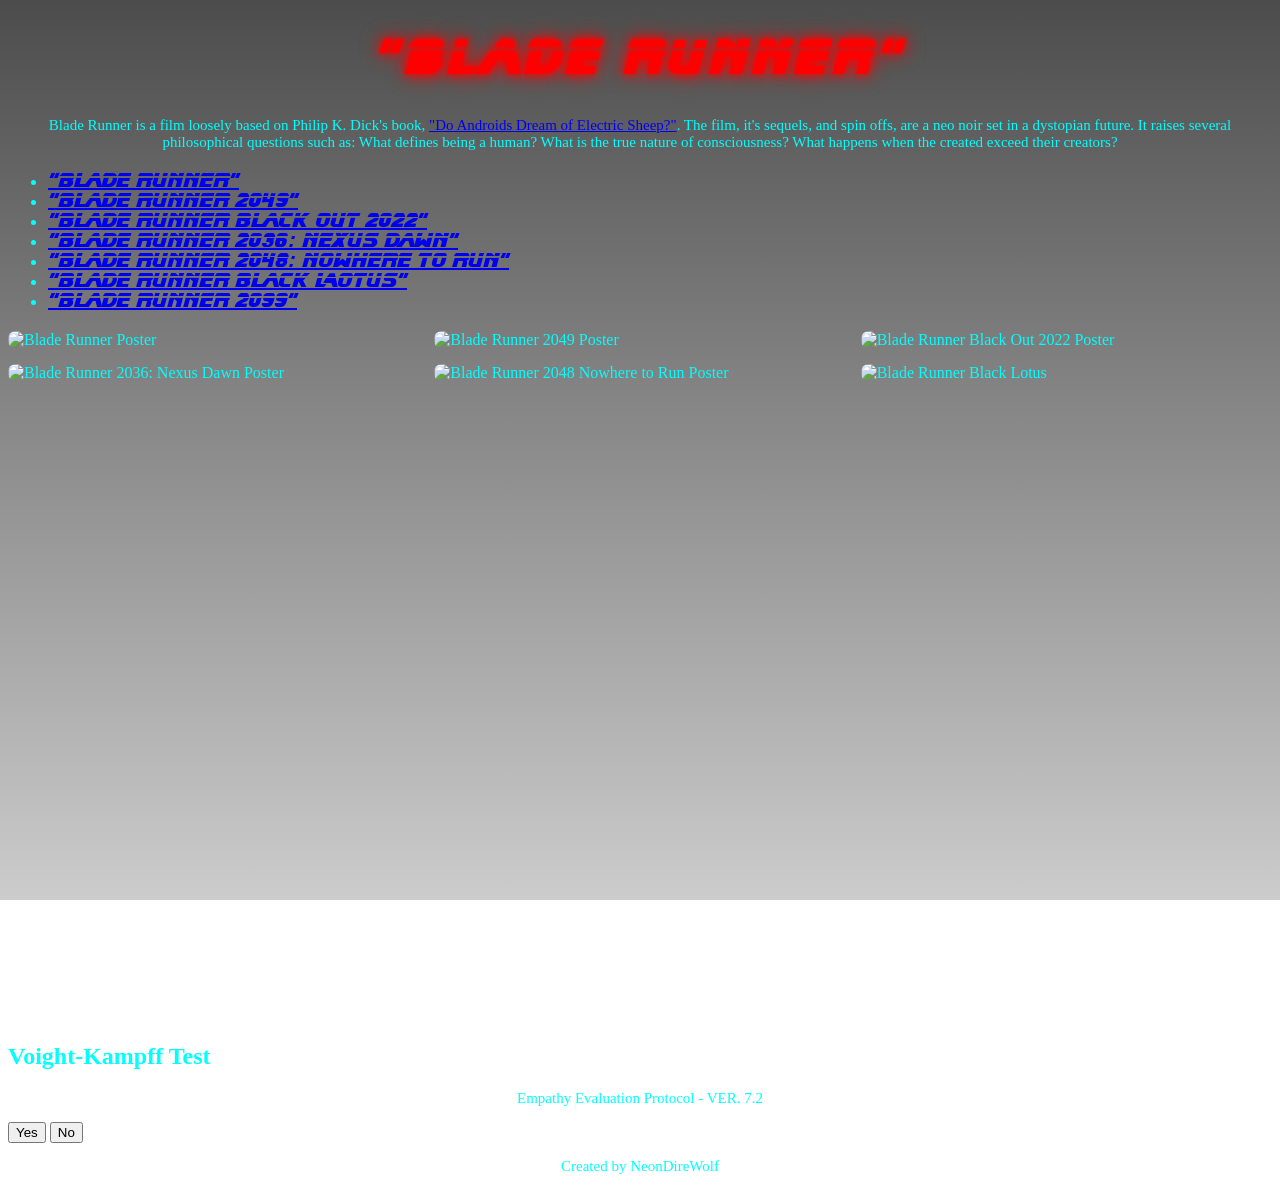
==== index.html @ 51103862 "Add Voight-Kampff Test section to index.html" ====
<!DOCTYPE html>
<html lang="en">
<head>
  <meta charset="UTF-8">
  <meta name="viewport" content="width=device-width, initial-scale=1.0">
  <meta http-equiv="X-UA-Compatible" content="ie=edge">
  <title>NeonDireWolf</title>
  <link rel = "stylesheet" href = "index.css">
</head>

<body>
  
  <header>
    <h1>"Blade Runner"</h1>
  </header>

  <main>
    <p>Blade Runner is a film loosely based on Philip K. Dick's book, <a href="https://en.wikipedia.org/wiki/Do_Androids_Dream_of_Electric_Sheep%3F" target="_blank">
    "Do Androids Dream of Electric Sheep?"</a>. The film, it's sequels, and spin offs, are a neo noir set in a dystopian
    future. It raises several philosophical questions such as: What defines being a human? What is the true 
    nature of consciousness? What happens when the created exceed their creators?
    </p>
    
    <ul>
      <li><a href="https://www.imdb.com/title/tt0083658/" target="_blank">"Blade Runner"</a></li>
      <li><a href="https://www.imdb.com/title/tt1856101/?ref_=nv_sr_srsg_0_tt_8_nm_0_in_0_q_blade%20runner" target="_blank">"Blade Runner 2049"</a></li>
      <li><a href="https://www.imdb.com/title/tt7428594/?ref_=nv_sr_srsg_8_tt_8_nm_0_in_0_q_blade%20runner%20bla" target="_blank">"Blade Runner Black Out 2022"</a></li>
      <li><a href="https://www.imdb.com/title/tt7326248/?ref_=nv_sr_srsg_3_tt_8_nm_0_in_0_q_blade%20runner%20ne" target="_blank">"Blade Runner 2036: Nexus Dawn"</a></li>
      <li><a href="https://www.imdb.com/title/tt7387408/?ref_=nv_sr_srsg_3_tt_8_nm_0_in_0_q_blade%20runner%202048" target="_blank">"Blade Runner 2048: Nowhere to Run"</a></li>
      <li><a href="https://www.imdb.com/title/tt9359796/?ref_=nv_sr_srsg_7_tt_8_nm_0_in_0_q_blade%20runner%20" target="_blank">"Blade Runner Black Lotus"</a></li>
      <li><a href="https://www.imdb.com/title/tt18224594/?ref_=nv_sr_srsg_0_tt_8_nm_0_in_0_q_blade%20runner%202099" target="_blank">"Blade Runner 2099"</a></li>
    </ul>

    <div class="movie-posters">
      <img src="https://miro.medium.com/v2/resize:fit:1400/format:webp/1*4KkBJLj0-_nGCblVAzlA2A.jpeg" alt="Blade Runner Poster">
      <img src="https://upload.wikimedia.org/wikipedia/en/9/9b/Blade_Runner_2049_poster.png" alt="Blade Runner 2049 Poster">
      <img src="https://image.tmdb.org/t/p/original/zzRjnUOVXyjp2WudgT7KxJLYh9D.jpg" alt="Blade Runner Black Out 2022 Poster">
      <img src="https://image.tmdb.org/t/p/original/odOjjaqJ76i9GFtufb80nb07J3f.jpg" alt="Blade Runner 2036: Nexus Dawn Poster">
      <img src="https://upload.wikimedia.org/wikipedia/en/1/1d/2048-_Nowhere_to_Run_poster.jpg" alt="Blade Runner 2048 Nowhere to Run Poster">
      <img src="https://m.media-amazon.com/images/M/MV5BZDYzYWI2NzYtOWNkMS00YzA4LThlNWEtNmMxNDIwYmVmYTgzXkEyXkFqcGc@._V1_.jpg" alt="Blade Runner Black Lotus">
    </div>

    <br><br>
      
    <iframe width="1012" height="569" src="https://www.youtube.com/embed/RrkrdYm3HPQ?autoplay=1&mute=1" title="Blade Runner Radio" frameborder="0" allow="accelerometer; autoplay; clipboard-write; encrypted-media; gyroscope; picture-in-picture; web-share" referrerpolicy="strict-origin-when-cross-origin" allowfullscreen></iframe>

    <br><br>

    <div class = "vk-container">

      <h2 class = "vk-title">Voight-Kampff Test</h2>
      <p class = "vk-subtitle">Empathy Evaluation Protocol - VER. 7.2</p>

      <div id = "test-section">
        <p id = "question-number" class = "warning"></p>
        <p id = "question-text" class = "question-text"></p>
        <div class = "vk-buttons">
          <button class = "vk-btn" onclick = "answer(true)">Yes</button>
          <button class = "vk-btn" onclick = "answer(false)">No</button>
        </div>
      </div>

      <div id = "result-section" style = "display:none;">
        <p id = "final-score" class = "vk-subtitle"></p>
        <div class = "verdict" id = "verdict"></div>
        <p class = "result-detail" id = "result-detail"></p>
        <button class = "vk-btn" onclick = "restartTest()">Retest Subject</button>
      </div>
    </div>
 
  </main>

  <footer>
    <p>Created by NeonDireWolf</p>
  </footer>

  <script src = "voight-kampff.js"></script>
  
</body>
</html>
---- index.css ----
@font-face {
  font-family: 'BladeRunner';
  src: url('blade_runner.ttf') format('truetype');
}

h1 {
  text-align: center;
  font-size: 50px;
  font-family: 'BladeRunner';
  letter-spacing: 4px;
  color: #FF0000;
  text-shadow: 0 0 10px #FF0000, 0 0 20px #FF0000;
}

p {
  text-align: center;
  font-size: 15px
}

ul {
  font-size: 20px;
  font-family: 'BladeRunner';
}

.movie-posters {
  display: grid;
  grid-template-columns: repeat(3, 1fr);
  gap: 15px;
  justify-items: center;
}

.movie-posters img {
  width: 100%;
  height: auto;
  border-radius: 8px;
}

.movie-posters img:hover {
  box-shadow: 0 0 15px #00FFFF;
  transform: scale(1.05);
}

iframe {
  display: block;
  margin: 0 auto;
}

a:visited {
  color: red;
}

body {
  color: #00FFFF;
  background-image: linear-gradient(rgba(0,0,0,0.7), rgba(0,0,0,0.2)), url('https://nappertime.com/wp-content/uploads/2014/07/blade-runner-cityscape.jpg');
  background-size: cover;
  background-position: center;
  background-attachment: fixed;
}

footer {
  text-align: center;
}
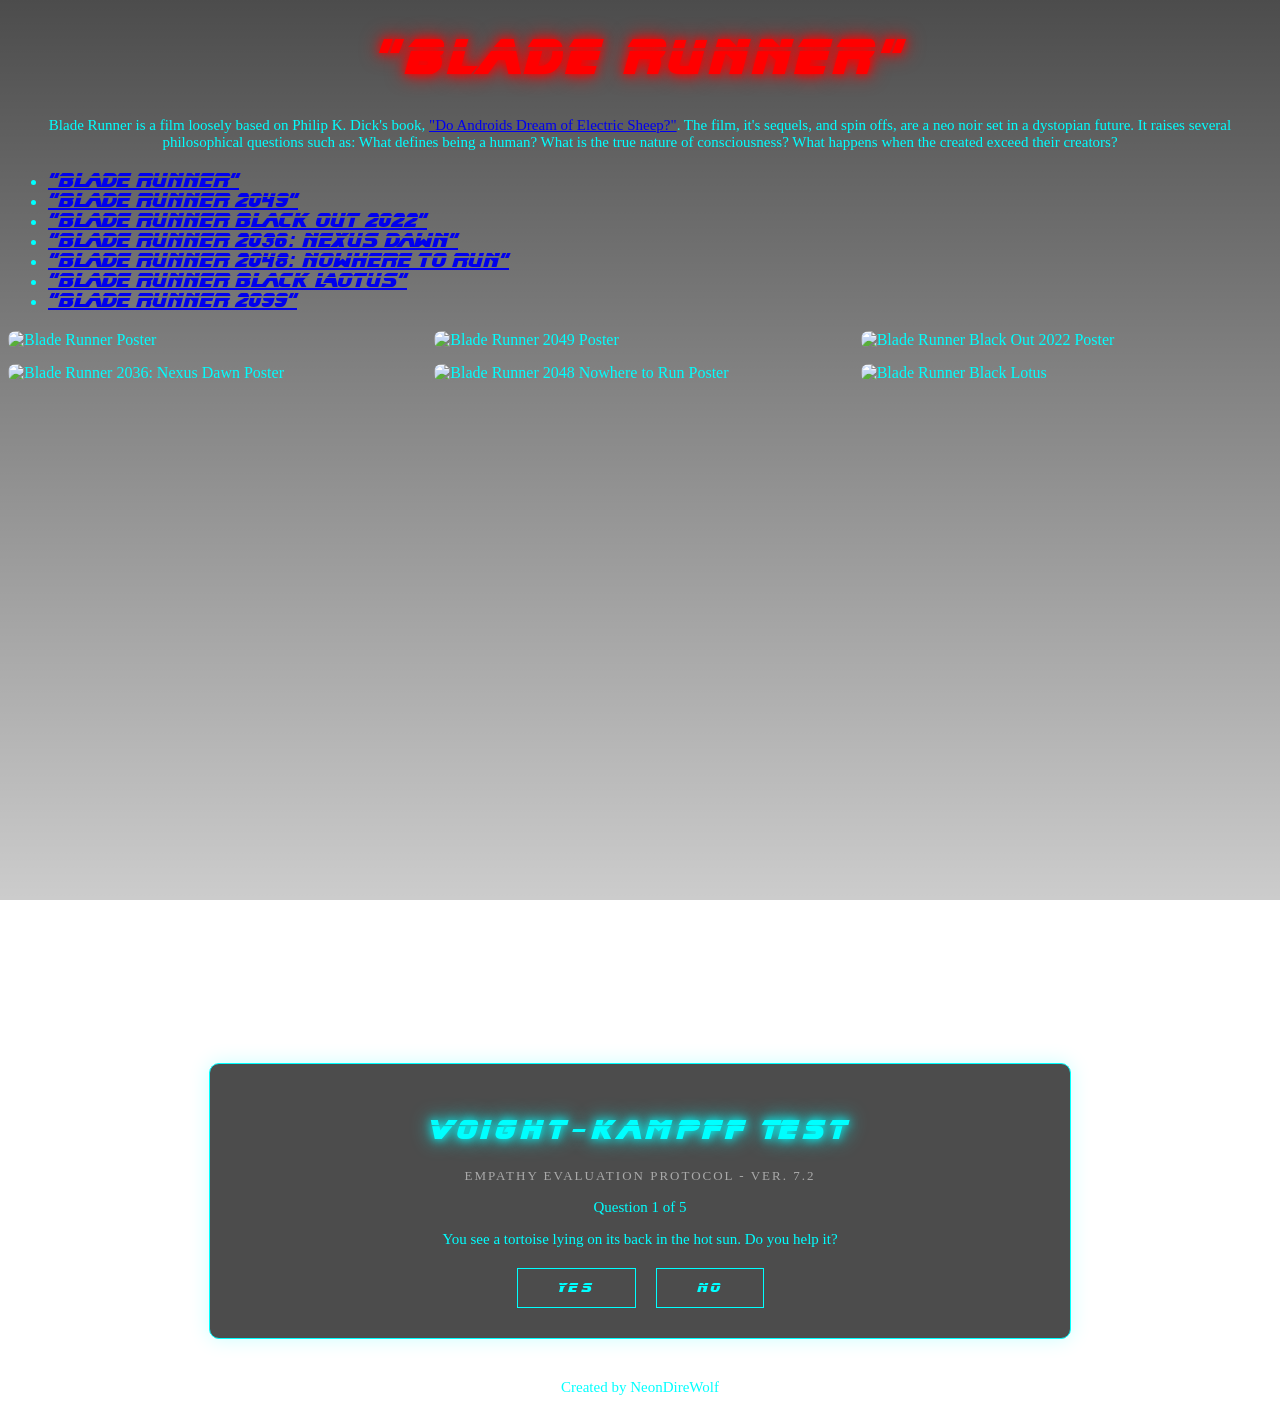
==== commit 80ab6357: "Update index.html" ====
--- a/index.html
+++ b/index.html
@@ -74,7 +74,7 @@
     <p>Created by NeonDireWolf</p>
   </footer>
 
-  <script src = "voight-kampff.js"></script>
+  <script src = "voight_kampff.js"></script>
   
 </body>
 </html>
--- a/index.css
+++ b/index.css
@@ -60,3 +60,71 @@
 footer {
   text-align: center;
 }
+
+.vk-container {
+  max-width: 800px;
+  margin: 40px auto;
+  padding: 30px;
+  border: 1px solid #00FFFF;
+  box-shadow: 0 0 20px #00FFFF33;
+  background: rgba(0, 0, 0, 0.7);
+  border-radius: 10px;
+}
+
+.vk-title {
+  text-align: center;
+  font-family: 'BladeRunner';
+  letter-spacing: 4px;
+  color: #00FFFF;
+  text-shadow: 0 0 10px #00FFFF, 0 0 20px #00FFFF;
+  font-size: 28px;
+}
+
+.vk-subtitle {
+  font-size: 13px;
+  color: #aaa;
+  letter-spacing: 2px;
+  text-transform: uppercase;
+}
+
+.vk-buttons {
+  display: flex;
+  justify-content: center;
+  gap: 20px;
+  margin-top: 20px;
+}
+
+.vk-btn {
+  padding: 12px 40px;
+  background: transparent;
+  border: 1px solid #00FFFF;
+  color: #00FFFF;
+  font-family: 'BladeRunner';
+  letter-spacing: 3px;
+  cursor: pointer;
+  transition: all 0.3s ease;
+}
+
+.vk-btn:hover {
+  background: #00FFFF;
+  color: #000
+  box-shadow: 0 0 15px #00FFFF;
+}
+
+.verdict {
+  font-size: 28px;
+  font-family: 'BladeRunner';
+  letter-spacing: 3px;
+  margin: 15px 0;
+}
+
+.human {
+  color: #00FFFF;
+  text-shadow: 0 0 10px #00FFFF;
+}
+
+.replicant {
+  color: #FF0000;
+  text-shadow: 0 0 10px #FF0000;
+}
+  
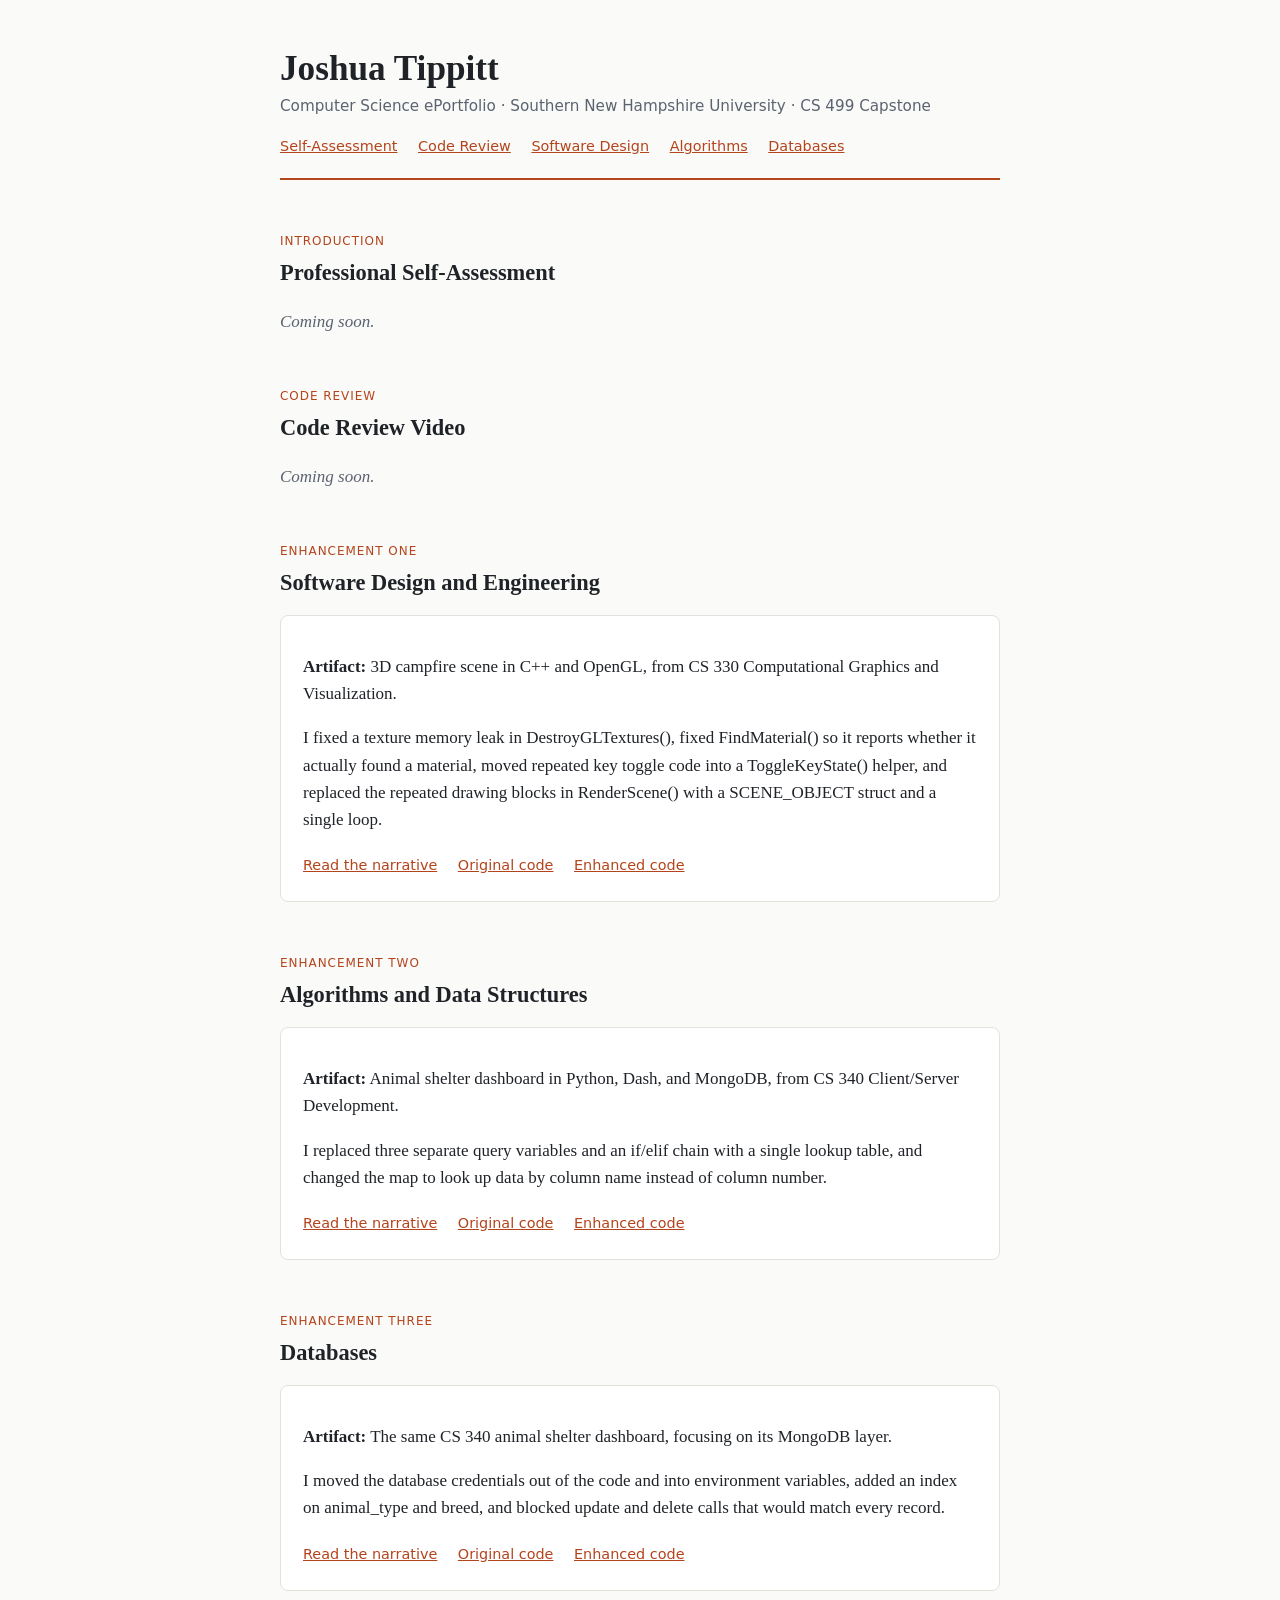
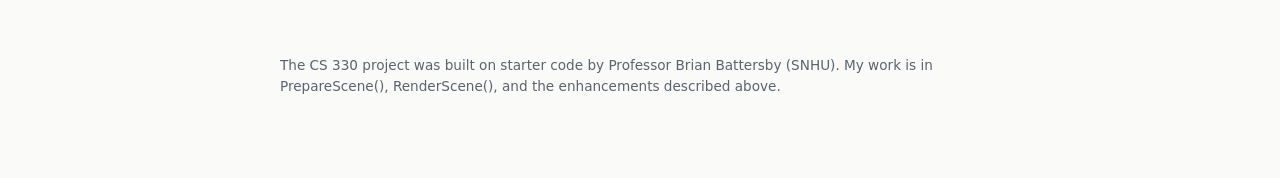
==== commit 54d70da5: "Add files via upload Added all files needed for the ePortfolio." ====
--- a/index.html
+++ b/index.html
@@ -1,80 +1,131 @@
-<!DOCTYPE html>
+<!doctype html>
 <html lang="en">
 <head>
-  <meta charset="UTF-8">
-  <meta name="viewport" content="width=device-width, initial-scale=1.0">
-  <meta http-equiv="X-UA-Compatible" content="ie=edge">
-  <title>NeonDireWolf</title>
-  <link rel = "stylesheet" href = "index.css">
+<meta charset="utf-8">
+<meta name="viewport" content="width=device-width, initial-scale=1">
+<title>Joshua Tippitt | CS 499 ePortfolio</title>
+<style>
+  :root {
+    --bg: #fafaf8;
+    --text: #1f2328;
+    --muted: #5b6370;
+    --line: #e2e2dc;
+    --accent: #b4441c;
+    --card: #ffffff;
+  }
+  @media (prefers-color-scheme: dark) {
+    :root {
+      --bg: #16181c;
+      --text: #e8e8e4;
+      --muted: #9aa0a8;
+      --line: #2c3036;
+      --accent: #f08a5d;
+      --card: #1d2025;
+    }
+  }
+  * { box-sizing: border-box; }
+  body {
+    margin: 0;
+    background: var(--bg);
+    color: var(--text);
+    font: 17px/1.6 Georgia, "Times New Roman", serif;
+  }
+  .wrap { max-width: 760px; margin: 0 auto; padding: 48px 20px 80px; }
+  header { border-bottom: 2px solid var(--accent); padding-bottom: 20px; margin-bottom: 36px; }
+  h1 { font-size: 2.2rem; margin: 0 0 4px; line-height: 1.2; }
+  .sub { color: var(--muted); margin: 0; font-family: system-ui, sans-serif; font-size: 0.95rem; }
+  nav { margin-top: 16px; font-family: system-ui, sans-serif; font-size: 0.9rem; }
+  nav a { margin-right: 16px; }
+  section { margin-top: 52px; }
+  h2 { font-size: 1.4rem; margin: 4px 0 8px; }
+  .label {
+    font-family: system-ui, sans-serif; font-size: 0.75rem; letter-spacing: 0.08em;
+    text-transform: uppercase; color: var(--accent); margin: 0;
+  }
+  a { color: var(--accent); }
+  .card {
+    background: var(--card); border: 1px solid var(--line); border-radius: 8px;
+    padding: 20px 22px; margin-top: 14px;
+  }
+  .links { font-family: system-ui, sans-serif; font-size: 0.9rem; margin-top: 14px; }
+  .links a { display: inline-block; margin: 4px 16px 4px 0; }
+  .pending { color: var(--muted); font-style: italic; }
+  footer { margin-top: 64px; color: var(--muted); font-family: system-ui, sans-serif; font-size: 0.85rem; }
+</style>
 </head>
+<body>
+<div class="wrap">
 
-<body>
-  
-  <header>
-    <h1>"Blade Runner"</h1>
-  </header>
+<header>
+  <h1>Joshua Tippitt</h1>
+  <p class="sub">Computer Science ePortfolio &middot; Southern New Hampshire University &middot; CS 499 Capstone</p>
+  <nav>
+    <a href="#assessment">Self-Assessment</a>
+    <a href="#code-review">Code Review</a>
+    <a href="#software-design">Software Design</a>
+    <a href="#algorithms">Algorithms</a>
+    <a href="#databases">Databases</a>
+  </nav>
+</header>
 
-  <main>
-    <p>Blade Runner is a film loosely based on Philip K. Dick's book, <a href="https://en.wikipedia.org/wiki/Do_Androids_Dream_of_Electric_Sheep%3F" target="_blank">
-    "Do Androids Dream of Electric Sheep?"</a>. The film, it's sequels, and spin offs, are a neo noir set in a dystopian
-    future. It raises several philosophical questions such as: What defines being a human? What is the true 
-    nature of consciousness? What happens when the created exceed their creators?
-    </p>
-    
-    <ul>
-      <li><a href="https://www.imdb.com/title/tt0083658/" target="_blank">"Blade Runner"</a></li>
-      <li><a href="https://www.imdb.com/title/tt1856101/?ref_=nv_sr_srsg_0_tt_8_nm_0_in_0_q_blade%20runner" target="_blank">"Blade Runner 2049"</a></li>
-      <li><a href="https://www.imdb.com/title/tt7428594/?ref_=nv_sr_srsg_8_tt_8_nm_0_in_0_q_blade%20runner%20bla" target="_blank">"Blade Runner Black Out 2022"</a></li>
-      <li><a href="https://www.imdb.com/title/tt7326248/?ref_=nv_sr_srsg_3_tt_8_nm_0_in_0_q_blade%20runner%20ne" target="_blank">"Blade Runner 2036: Nexus Dawn"</a></li>
-      <li><a href="https://www.imdb.com/title/tt7387408/?ref_=nv_sr_srsg_3_tt_8_nm_0_in_0_q_blade%20runner%202048" target="_blank">"Blade Runner 2048: Nowhere to Run"</a></li>
-      <li><a href="https://www.imdb.com/title/tt9359796/?ref_=nv_sr_srsg_7_tt_8_nm_0_in_0_q_blade%20runner%20" target="_blank">"Blade Runner Black Lotus"</a></li>
-      <li><a href="https://www.imdb.com/title/tt18224594/?ref_=nv_sr_srsg_0_tt_8_nm_0_in_0_q_blade%20runner%202099" target="_blank">"Blade Runner 2099"</a></li>
-    </ul>
+<section id="assessment">
+  <p class="label">Introduction</p>
+  <h2>Professional Self-Assessment</h2>
+  <p class="pending">Coming soon.</p>
+</section>
 
-    <div class="movie-posters">
-      <img src="https://miro.medium.com/v2/resize:fit:1400/format:webp/1*4KkBJLj0-_nGCblVAzlA2A.jpeg" alt="Blade Runner Poster">
-      <img src="https://upload.wikimedia.org/wikipedia/en/9/9b/Blade_Runner_2049_poster.png" alt="Blade Runner 2049 Poster">
-      <img src="https://image.tmdb.org/t/p/original/zzRjnUOVXyjp2WudgT7KxJLYh9D.jpg" alt="Blade Runner Black Out 2022 Poster">
-      <img src="https://image.tmdb.org/t/p/original/odOjjaqJ76i9GFtufb80nb07J3f.jpg" alt="Blade Runner 2036: Nexus Dawn Poster">
-      <img src="https://upload.wikimedia.org/wikipedia/en/1/1d/2048-_Nowhere_to_Run_poster.jpg" alt="Blade Runner 2048 Nowhere to Run Poster">
-      <img src="https://m.media-amazon.com/images/M/MV5BZDYzYWI2NzYtOWNkMS00YzA4LThlNWEtNmMxNDIwYmVmYTgzXkEyXkFqcGc@._V1_.jpg" alt="Blade Runner Black Lotus">
+<section id="code-review">
+  <p class="label">Code Review</p>
+  <h2>Code Review Video</h2>
+  <p class="pending">Coming soon.</p>
+</section>
+
+<section id="software-design">
+  <p class="label">Enhancement One</p>
+  <h2>Software Design and Engineering</h2>
+  <div class="card">
+    <p><strong>Artifact:</strong> 3D campfire scene in C++ and OpenGL, from CS 330 Computational Graphics and Visualization.</p>
+    <p>I fixed a texture memory leak in DestroyGLTextures(), fixed FindMaterial() so it reports whether it actually found a material, moved repeated key toggle code into a ToggleKeyState() helper, and replaced the repeated drawing blocks in RenderScene() with a SCENE_OBJECT struct and a single loop.</p>
+    <div class="links">
+      <a href="narratives/Narrative_1_Software_Design_and_Engineering.pdf">Read the narrative</a>
+      <a href="https://github.com/NeonDireWolf/NeonDireWolf.github.io/tree/main/CS330/original">Original code</a>
+      <a href="https://github.com/NeonDireWolf/NeonDireWolf.github.io/tree/main/CS330/enhanced">Enhanced code</a>
     </div>
+  </div>
+</section>
 
-    <br><br>
-      
-    <iframe width="1012" height="569" src="https://www.youtube.com/embed/RrkrdYm3HPQ?autoplay=1&mute=1" title="Blade Runner Radio" frameborder="0" allow="accelerometer; autoplay; clipboard-write; encrypted-media; gyroscope; picture-in-picture; web-share" referrerpolicy="strict-origin-when-cross-origin" allowfullscreen></iframe>
+<section id="algorithms">
+  <p class="label">Enhancement Two</p>
+  <h2>Algorithms and Data Structures</h2>
+  <div class="card">
+    <p><strong>Artifact:</strong> Animal shelter dashboard in Python, Dash, and MongoDB, from CS 340 Client/Server Development.</p>
+    <p>I replaced three separate query variables and an if/elif chain with a single lookup table, and changed the map to look up data by column name instead of column number.</p>
+    <div class="links">
+      <a href="narratives/Narrative_2_Algorithms_and_Data_Structures.pdf">Read the narrative</a>
+      <a href="https://github.com/NeonDireWolf/NeonDireWolf.github.io/tree/main/CS340/original">Original code</a>
+      <a href="https://github.com/NeonDireWolf/NeonDireWolf.github.io/tree/main/CS340/enhanced">Enhanced code</a>
+    </div>
+  </div>
+</section>
 
-    <br><br>
+<section id="databases">
+  <p class="label">Enhancement Three</p>
+  <h2>Databases</h2>
+  <div class="card">
+    <p><strong>Artifact:</strong> The same CS 340 animal shelter dashboard, focusing on its MongoDB layer.</p>
+    <p>I moved the database credentials out of the code and into environment variables, added an index on animal_type and breed, and blocked update and delete calls that would match every record.</p>
+    <div class="links">
+      <a href="narratives/Narrative_3_Databases.pdf">Read the narrative</a>
+      <a href="https://github.com/NeonDireWolf/NeonDireWolf.github.io/tree/main/CS340/original">Original code</a>
+      <a href="https://github.com/NeonDireWolf/NeonDireWolf.github.io/tree/main/CS340/enhanced">Enhanced code</a>
+    </div>
+  </div>
+</section>
 
-    <div class = "vk-container">
+<footer>
+  The CS 330 project was built on starter code by Professor Brian Battersby (SNHU). My work is in PrepareScene(), RenderScene(), and the enhancements described above.
+</footer>
 
-      <h2 class = "vk-title">Voight-Kampff Test</h2>
-      <p class = "vk-subtitle">Empathy Evaluation Protocol - VER. 7.2</p>
-
-      <div id = "test-section">
-        <p id = "question-number" class = "warning"></p>
-        <p id = "question-text" class = "question-text"></p>
-        <div class = "vk-buttons">
-          <button class = "vk-btn" onclick = "answer(true)">Yes</button>
-          <button class = "vk-btn" onclick = "answer(false)">No</button>
-        </div>
-      </div>
-
-      <div id = "result-section" style = "display:none;">
-        <p id = "final-score" class = "vk-subtitle"></p>
-        <div class = "verdict" id = "verdict"></div>
-        <p class = "result-detail" id = "result-detail"></p>
-        <button class = "vk-btn" onclick = "restartTest()">Retest Subject</button>
-      </div>
-    </div>
- 
-  </main>
-
-  <footer>
-    <p>Created by NeonDireWolf</p>
-  </footer>
-
-  <script src = "voight_kampff.js"></script>
-  
+</div>
 </body>
 </html>
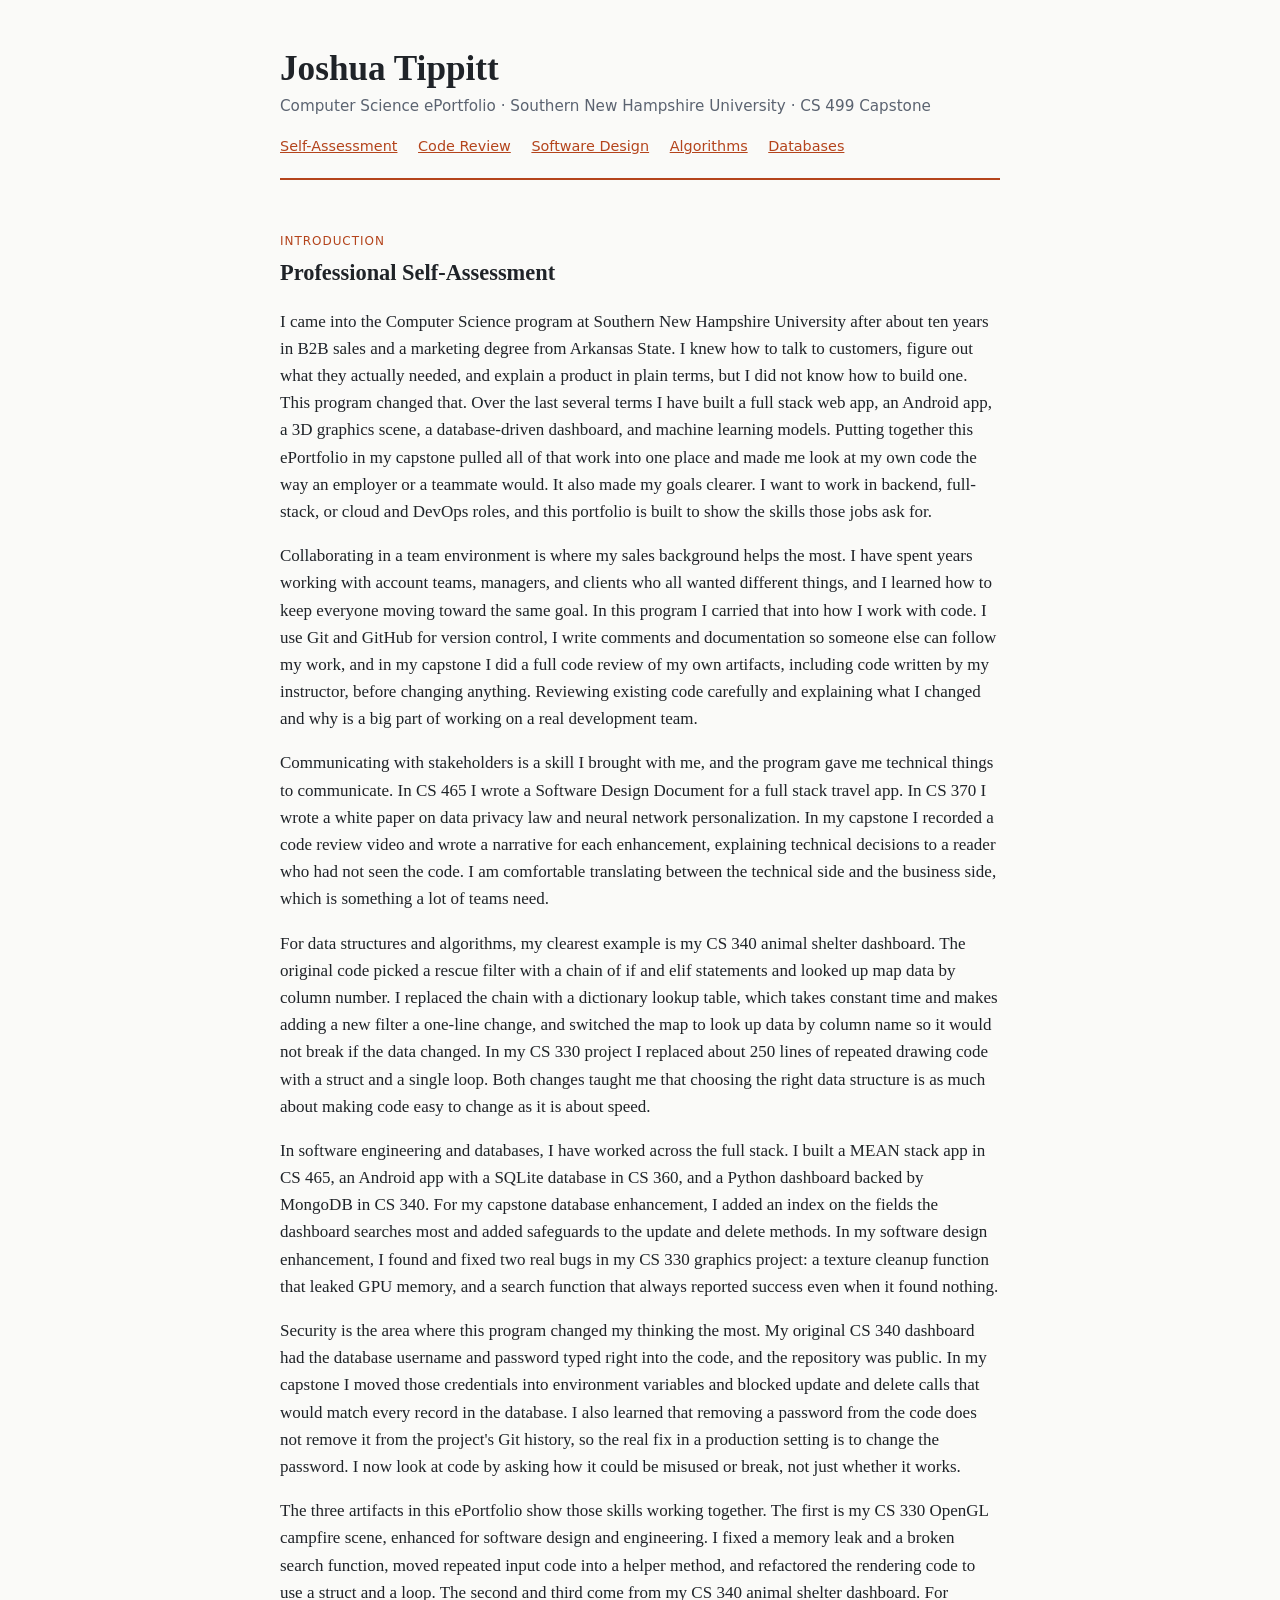
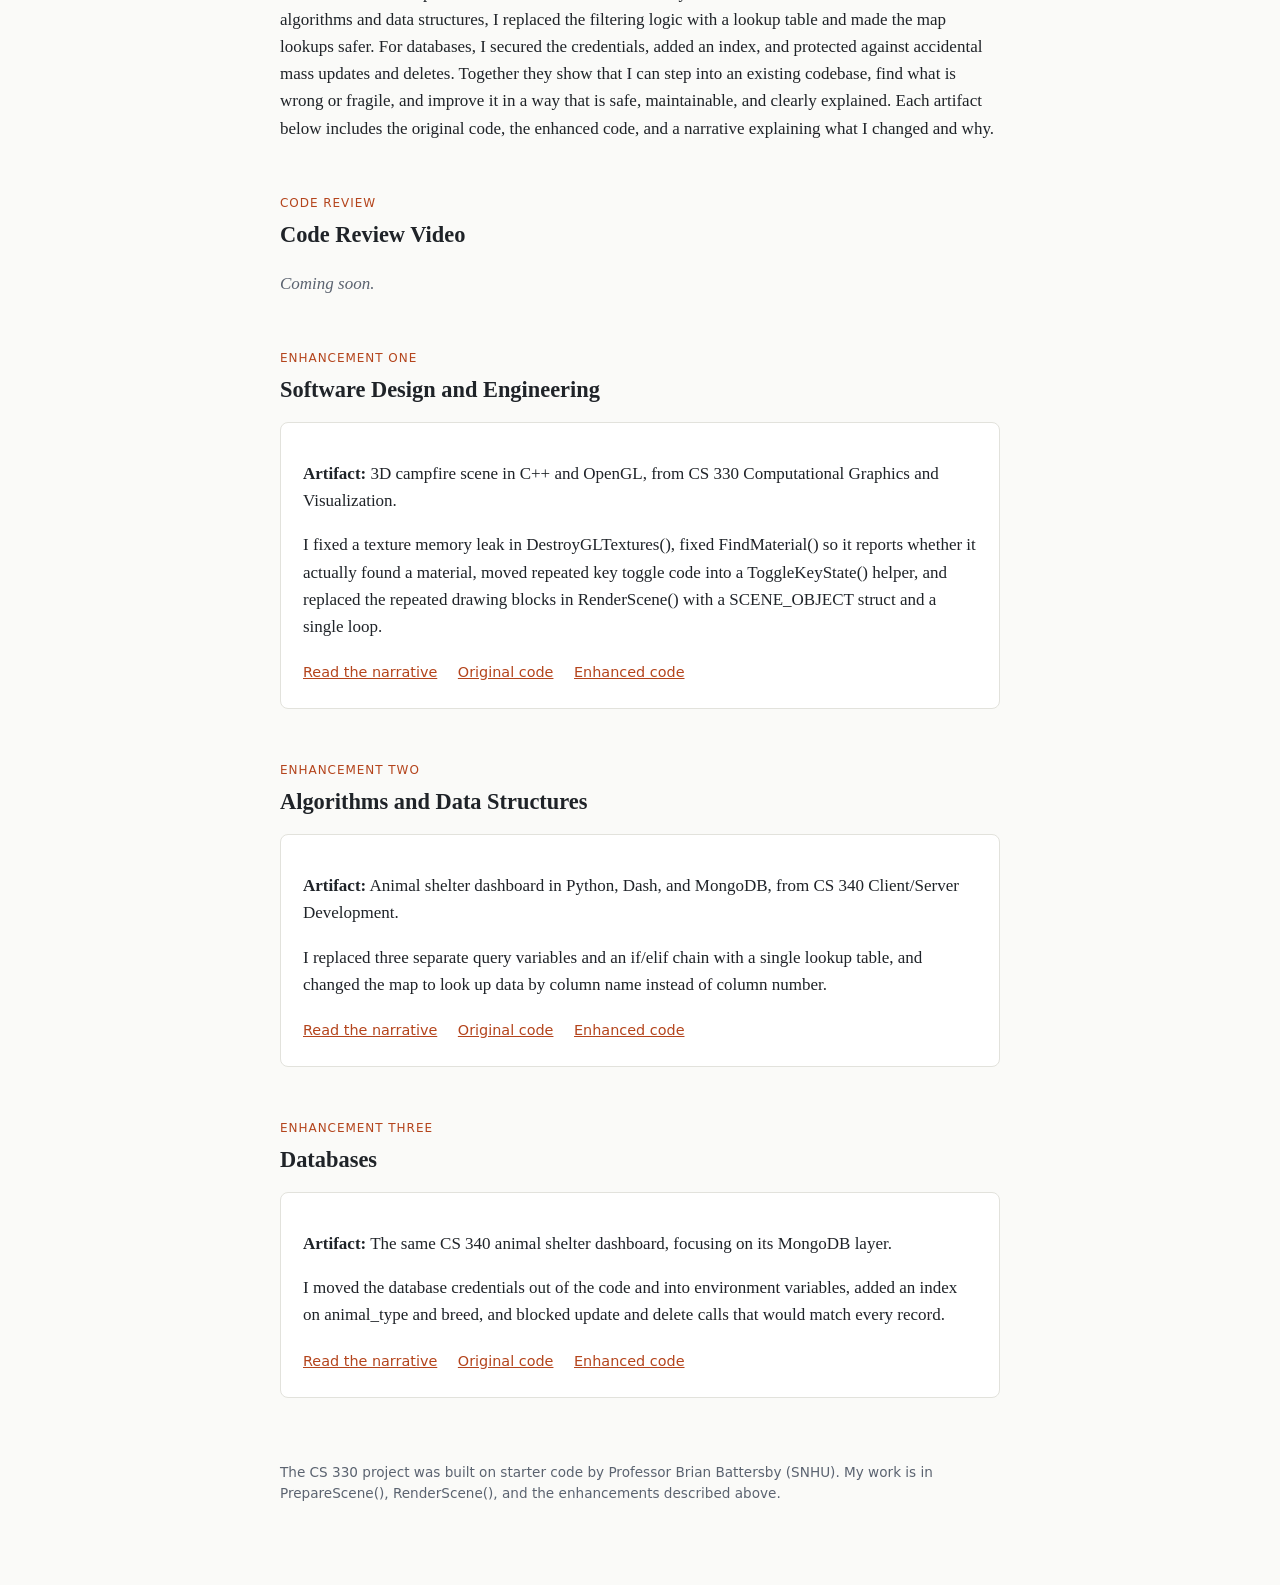
==== commit 07af3425: "Enhance self-assessment section with detailed reflections Expanded the professional self-assessment " ====
--- a/index.html
+++ b/index.html
@@ -71,7 +71,13 @@
 <section id="assessment">
   <p class="label">Introduction</p>
   <h2>Professional Self-Assessment</h2>
-  <p class="pending">Coming soon.</p>
+  <p>I came into the Computer Science program at Southern New Hampshire University after about ten years in B2B sales and a marketing degree from Arkansas State. I knew how to talk to customers, figure out what they actually needed, and explain a product in plain terms, but I did not know how to build one. This program changed that. Over the last several terms I have built a full stack web app, an Android app, a 3D graphics scene, a database-driven dashboard, and machine learning models. Putting together this ePortfolio in my capstone pulled all of that work into one place and made me look at my own code the way an employer or a teammate would. It also made my goals clearer. I want to work in backend, full-stack, or cloud and DevOps roles, and this portfolio is built to show the skills those jobs ask for.</p>
+  <p>Collaborating in a team environment is where my sales background helps the most. I have spent years working with account teams, managers, and clients who all wanted different things, and I learned how to keep everyone moving toward the same goal. In this program I carried that into how I work with code. I use Git and GitHub for version control, I write comments and documentation so someone else can follow my work, and in my capstone I did a full code review of my own artifacts, including code written by my instructor, before changing anything. Reviewing existing code carefully and explaining what I changed and why is a big part of working on a real development team.</p>
+  <p>Communicating with stakeholders is a skill I brought with me, and the program gave me technical things to communicate. In CS 465 I wrote a Software Design Document for a full stack travel app. In CS 370 I wrote a white paper on data privacy law and neural network personalization. In my capstone I recorded a code review video and wrote a narrative for each enhancement, explaining technical decisions to a reader who had not seen the code. I am comfortable translating between the technical side and the business side, which is something a lot of teams need.</p>
+  <p>For data structures and algorithms, my clearest example is my CS 340 animal shelter dashboard. The original code picked a rescue filter with a chain of if and elif statements and looked up map data by column number. I replaced the chain with a dictionary lookup table, which takes constant time and makes adding a new filter a one-line change, and switched the map to look up data by column name so it would not break if the data changed. In my CS 330 project I replaced about 250 lines of repeated drawing code with a struct and a single loop. Both changes taught me that choosing the right data structure is as much about making code easy to change as it is about speed.</p>
+  <p>In software engineering and databases, I have worked across the full stack. I built a MEAN stack app in CS 465, an Android app with a SQLite database in CS 360, and a Python dashboard backed by MongoDB in CS 340. For my capstone database enhancement, I added an index on the fields the dashboard searches most and added safeguards to the update and delete methods. In my software design enhancement, I found and fixed two real bugs in my CS 330 graphics project: a texture cleanup function that leaked GPU memory, and a search function that always reported success even when it found nothing.</p>
+  <p>Security is the area where this program changed my thinking the most. My original CS 340 dashboard had the database username and password typed right into the code, and the repository was public. In my capstone I moved those credentials into environment variables and blocked update and delete calls that would match every record in the database. I also learned that removing a password from the code does not remove it from the project&#x27;s Git history, so the real fix in a production setting is to change the password. I now look at code by asking how it could be misused or break, not just whether it works.</p>
+  <p>The three artifacts in this ePortfolio show those skills working together. The first is my CS 330 OpenGL campfire scene, enhanced for software design and engineering. I fixed a memory leak and a broken search function, moved repeated input code into a helper method, and refactored the rendering code to use a struct and a loop. The second and third come from my CS 340 animal shelter dashboard. For algorithms and data structures, I replaced the filtering logic with a lookup table and made the map lookups safer. For databases, I secured the credentials, added an index, and protected against accidental mass updates and deletes. Together they show that I can step into an existing codebase, find what is wrong or fragile, and improve it in a way that is safe, maintainable, and clearly explained. Each artifact below includes the original code, the enhanced code, and a narrative explaining what I changed and why.</p>
 </section>
 
 <section id="code-review">
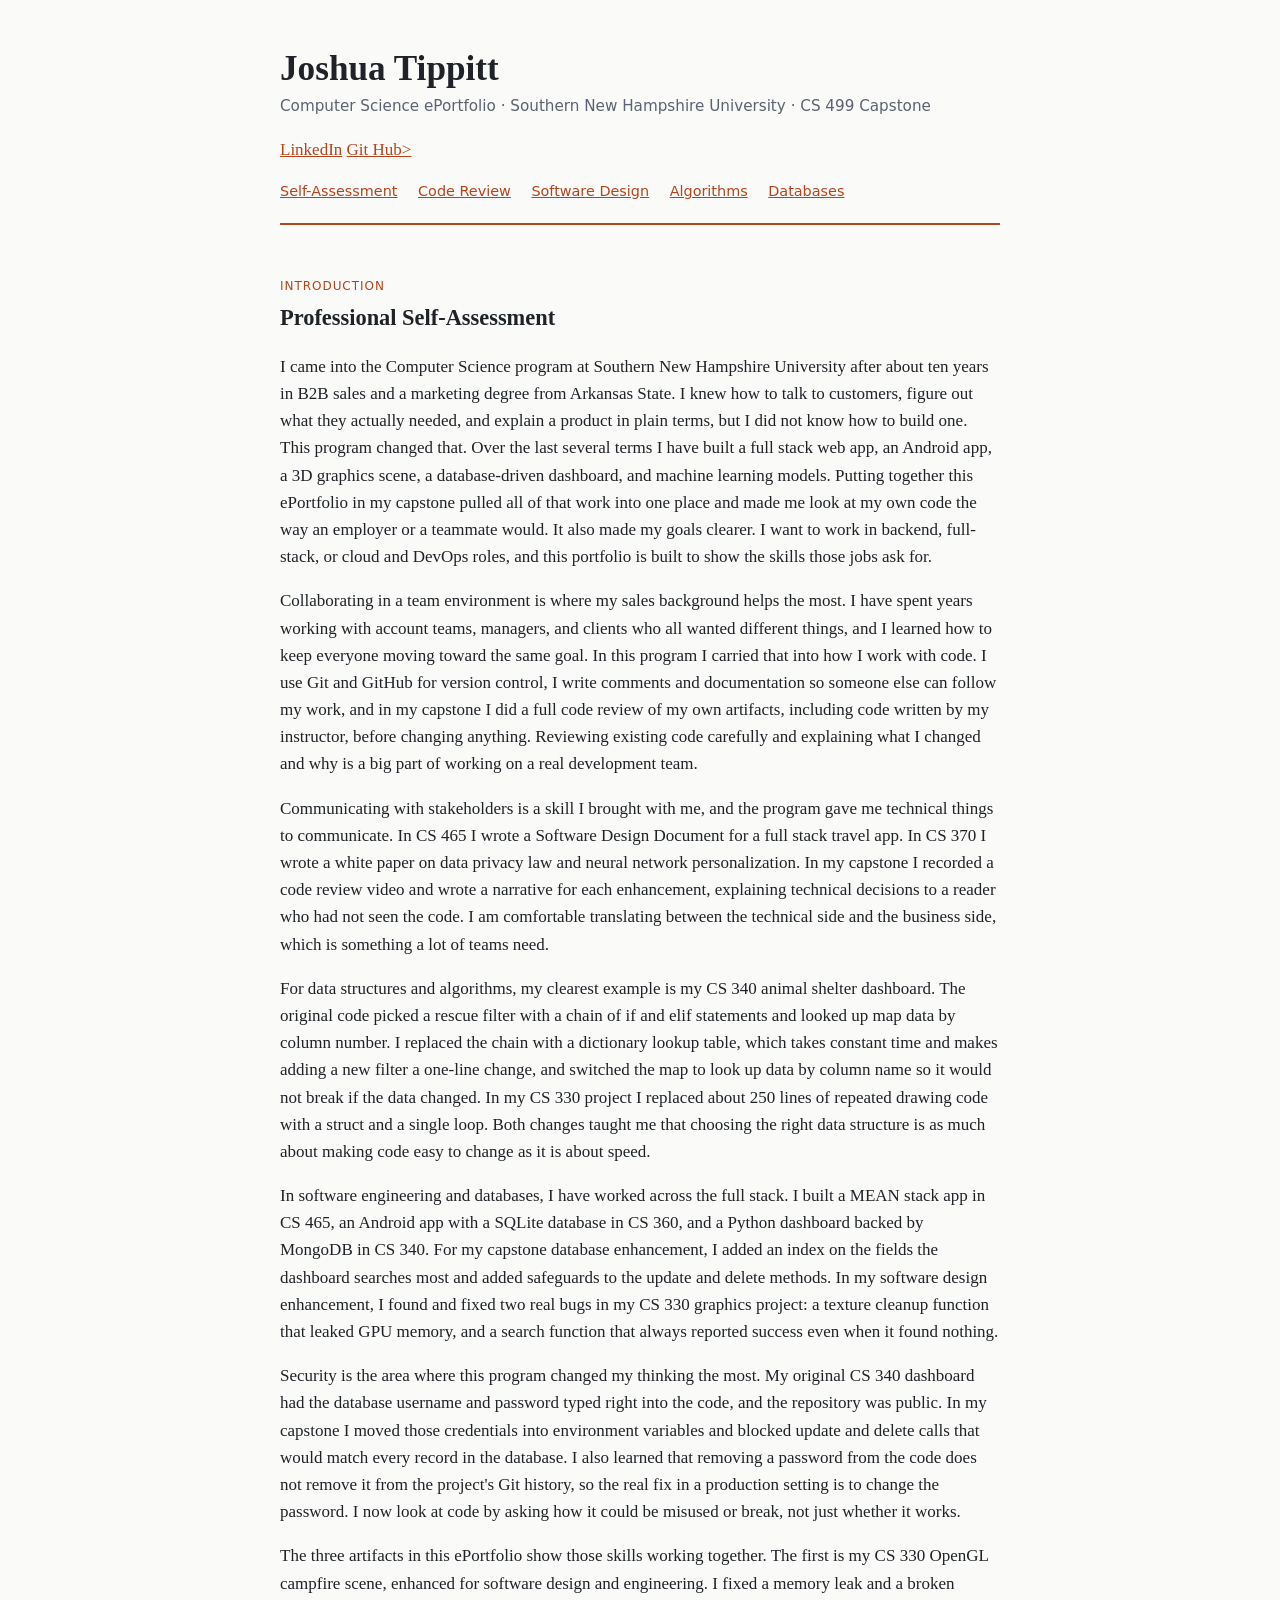
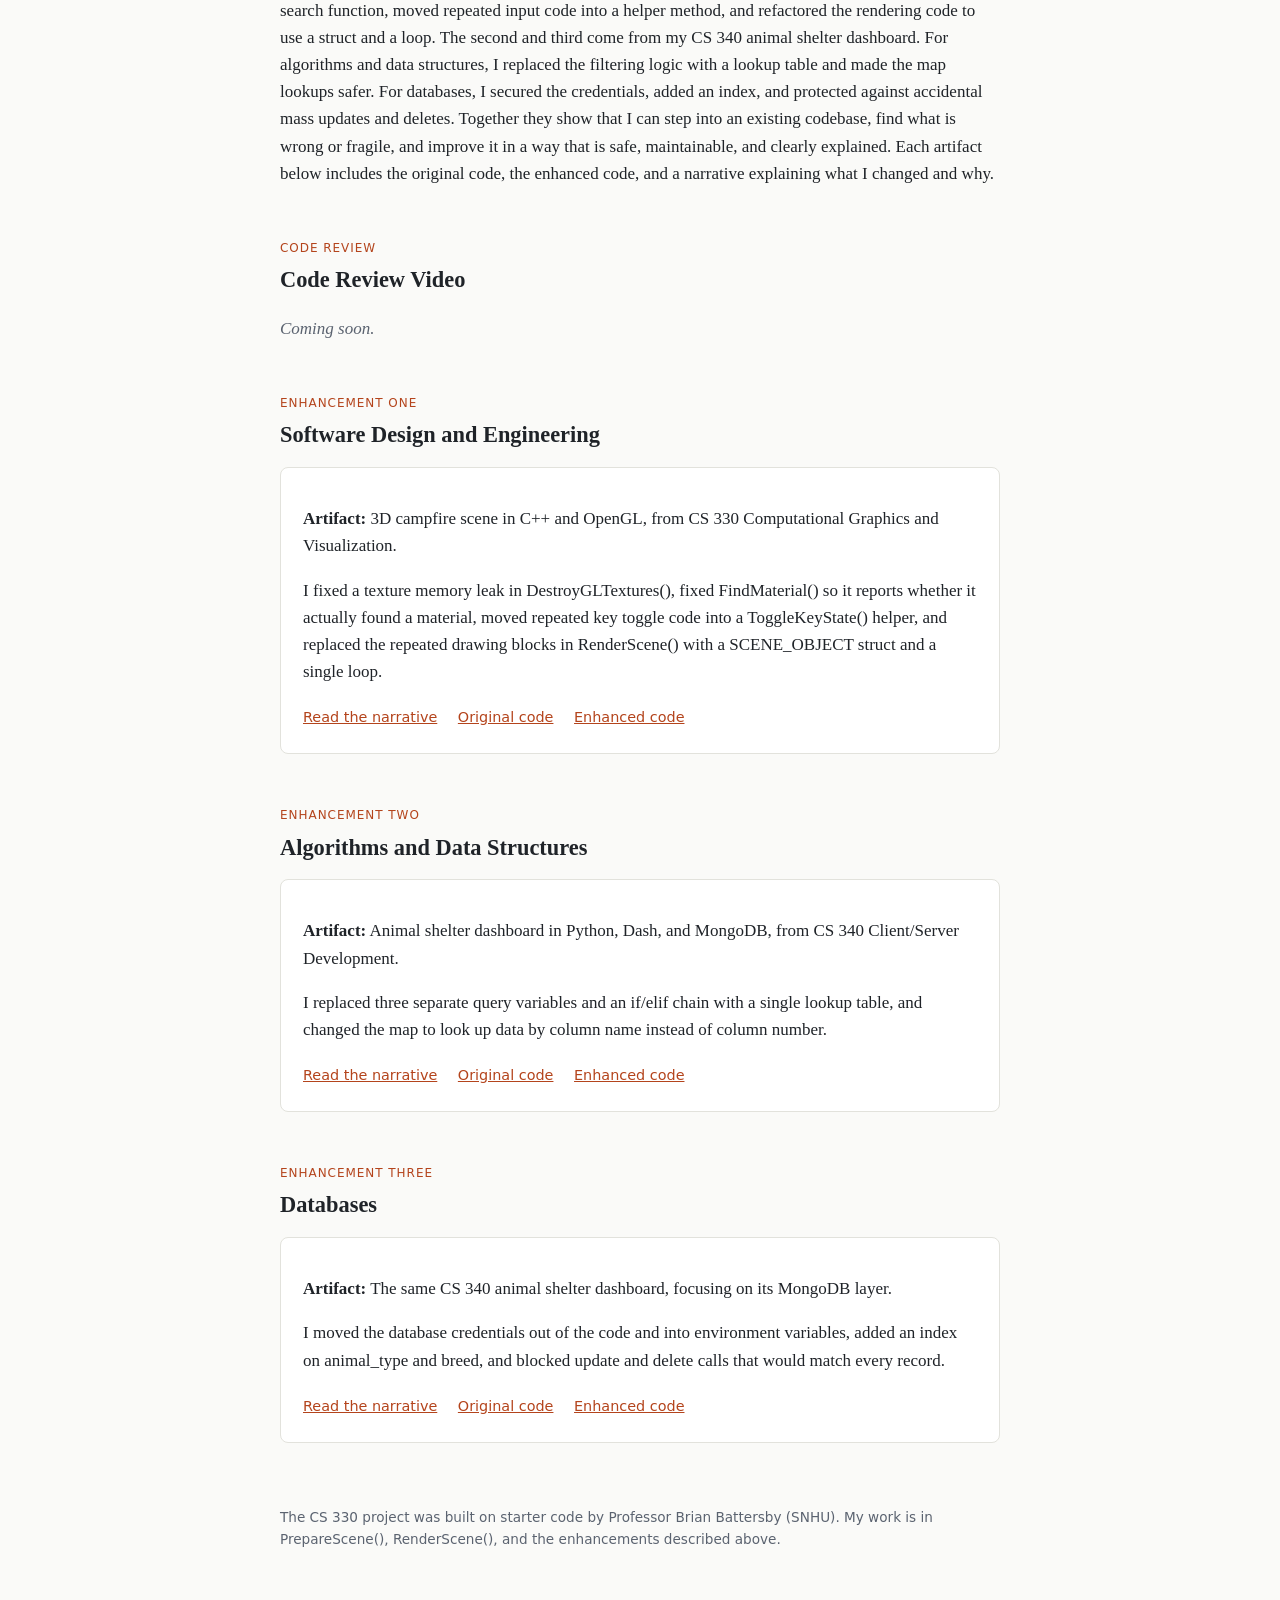
==== commit 6a6fe02d: "Add contact links for LinkedIn and GitHub Added LinkedIn and GitHub links to the contact section." ====
--- a/index.html
+++ b/index.html
@@ -59,6 +59,7 @@
 <header>
   <h1>Joshua Tippitt</h1>
   <p class="sub">Computer Science ePortfolio &middot; Southern New Hampshire University &middot; CS 499 Capstone</p>
+  <p class="contact"><a href="https://www.linkedin.com/in/joshtippitt/" target="_blank" rel="noopener">LinkedIn</a> <a href="https://github.com/NeonDireWolf" target="_blank" rel="noopener">Git Hub></a></p>
   <nav>
     <a href="#assessment">Self-Assessment</a>
     <a href="#code-review">Code Review</a>
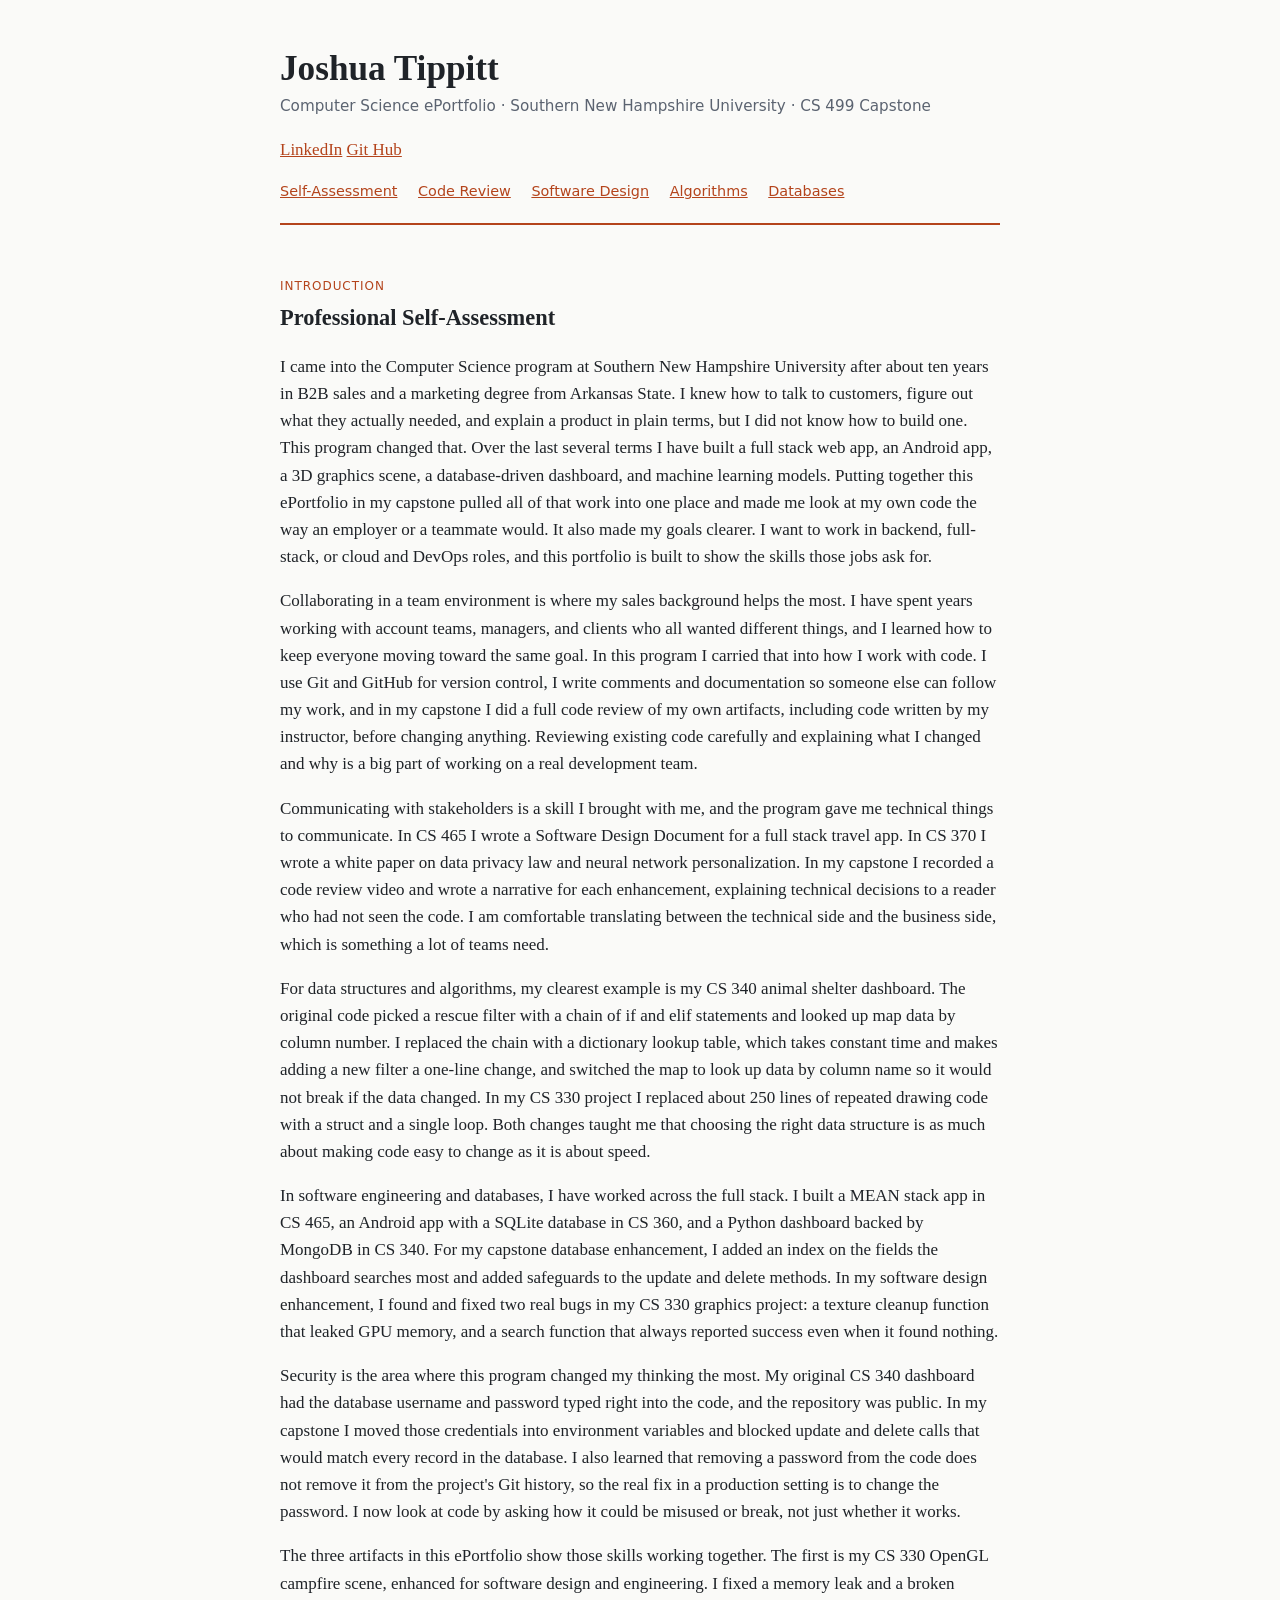
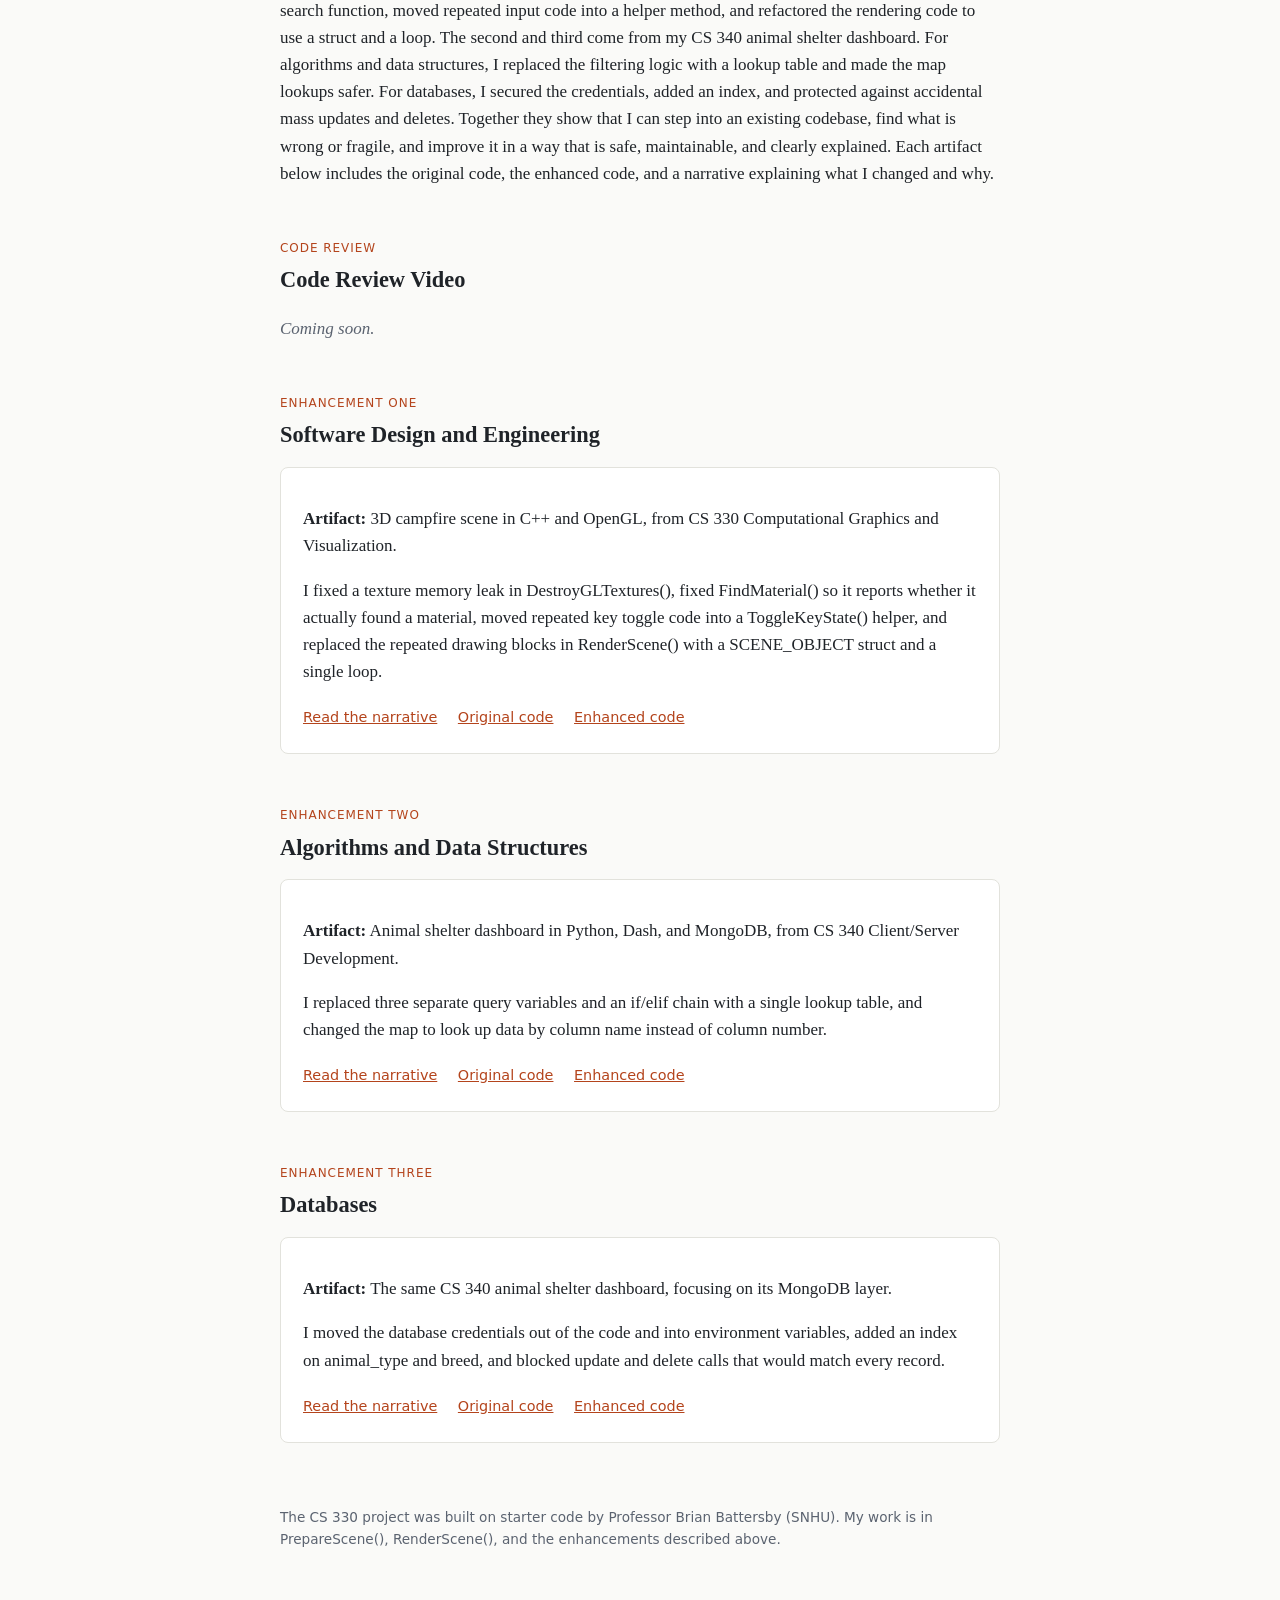
==== commit 3a684930: "Fix GitHub link in index.html" ====
--- a/index.html
+++ b/index.html
@@ -59,7 +59,7 @@
 <header>
   <h1>Joshua Tippitt</h1>
   <p class="sub">Computer Science ePortfolio &middot; Southern New Hampshire University &middot; CS 499 Capstone</p>
-  <p class="contact"><a href="https://www.linkedin.com/in/joshtippitt/" target="_blank" rel="noopener">LinkedIn</a> <a href="https://github.com/NeonDireWolf" target="_blank" rel="noopener">Git Hub></a></p>
+  <p class="contact"><a href="https://www.linkedin.com/in/joshtippitt/" target="_blank" rel="noopener">LinkedIn</a> <a href="https://github.com/NeonDireWolf" target="_blank" rel="noopener">Git Hub</a></p>
   <nav>
     <a href="#assessment">Self-Assessment</a>
     <a href="#code-review">Code Review</a>
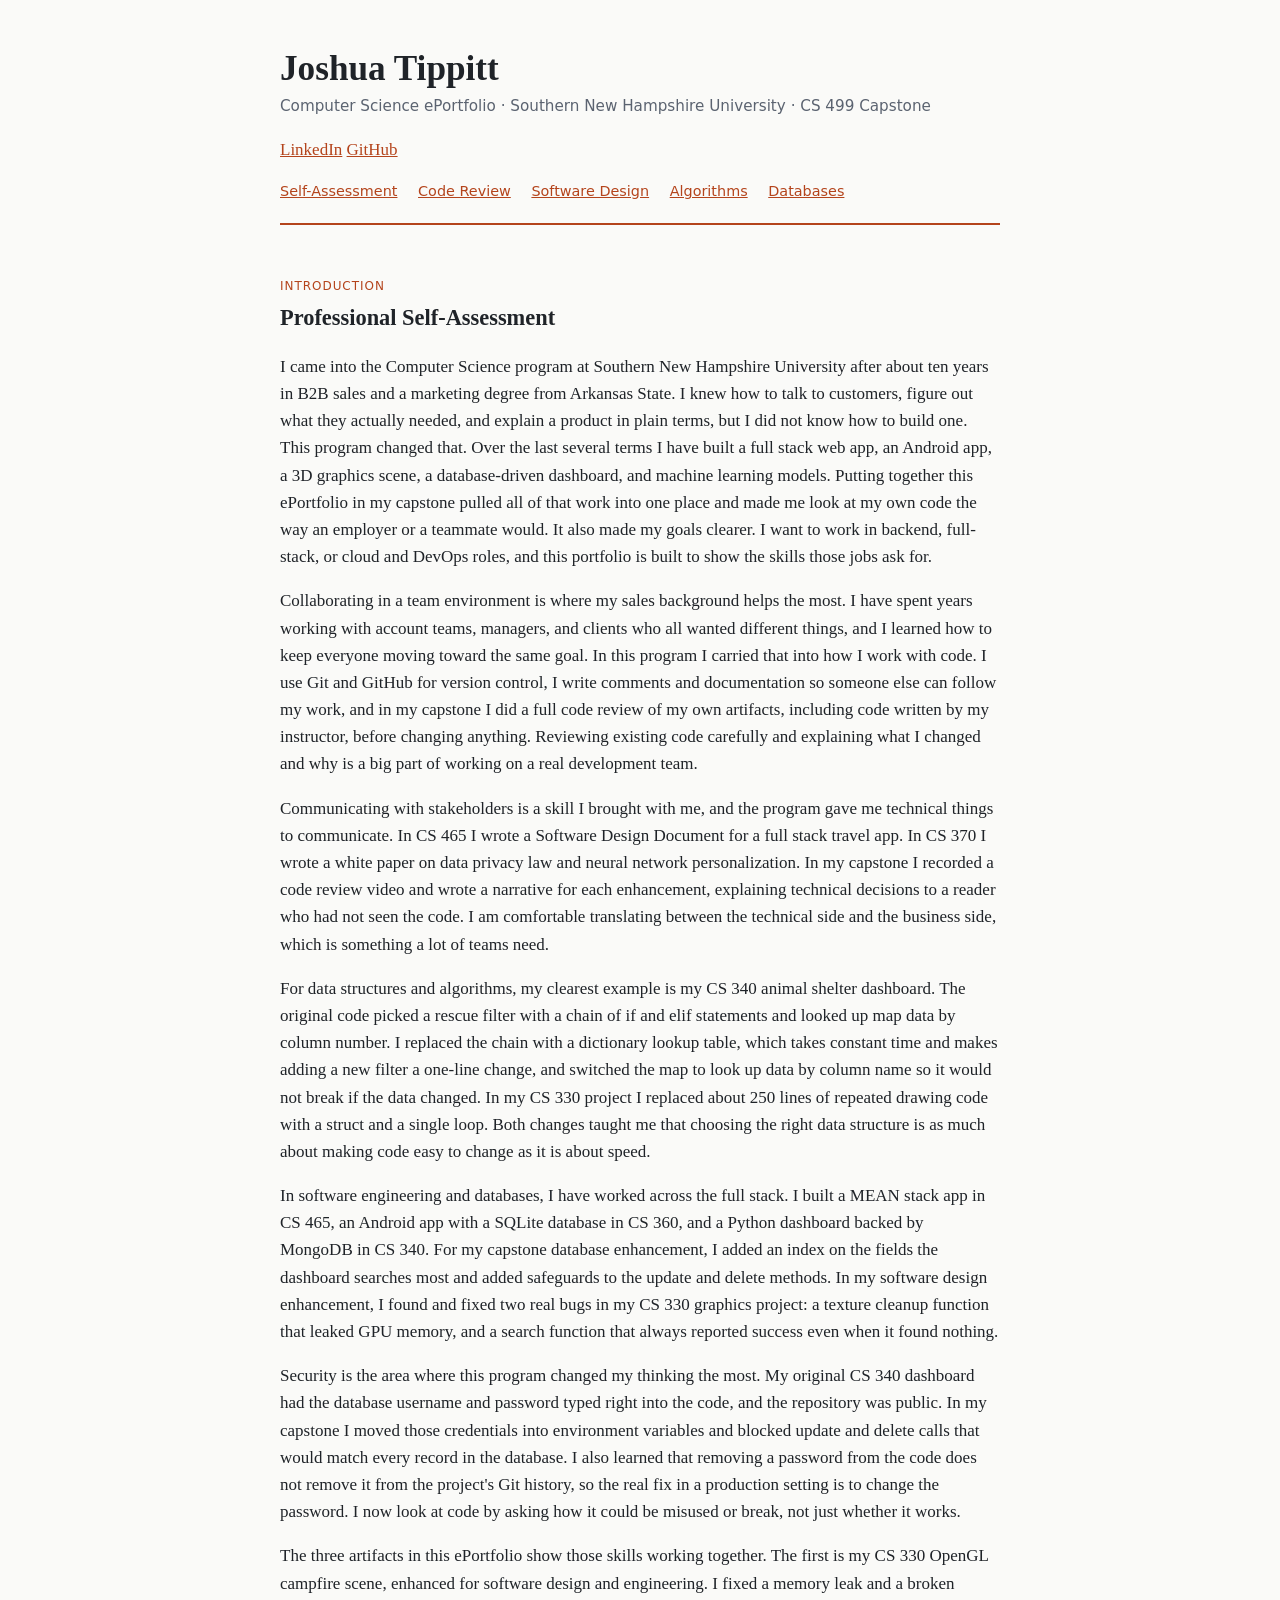
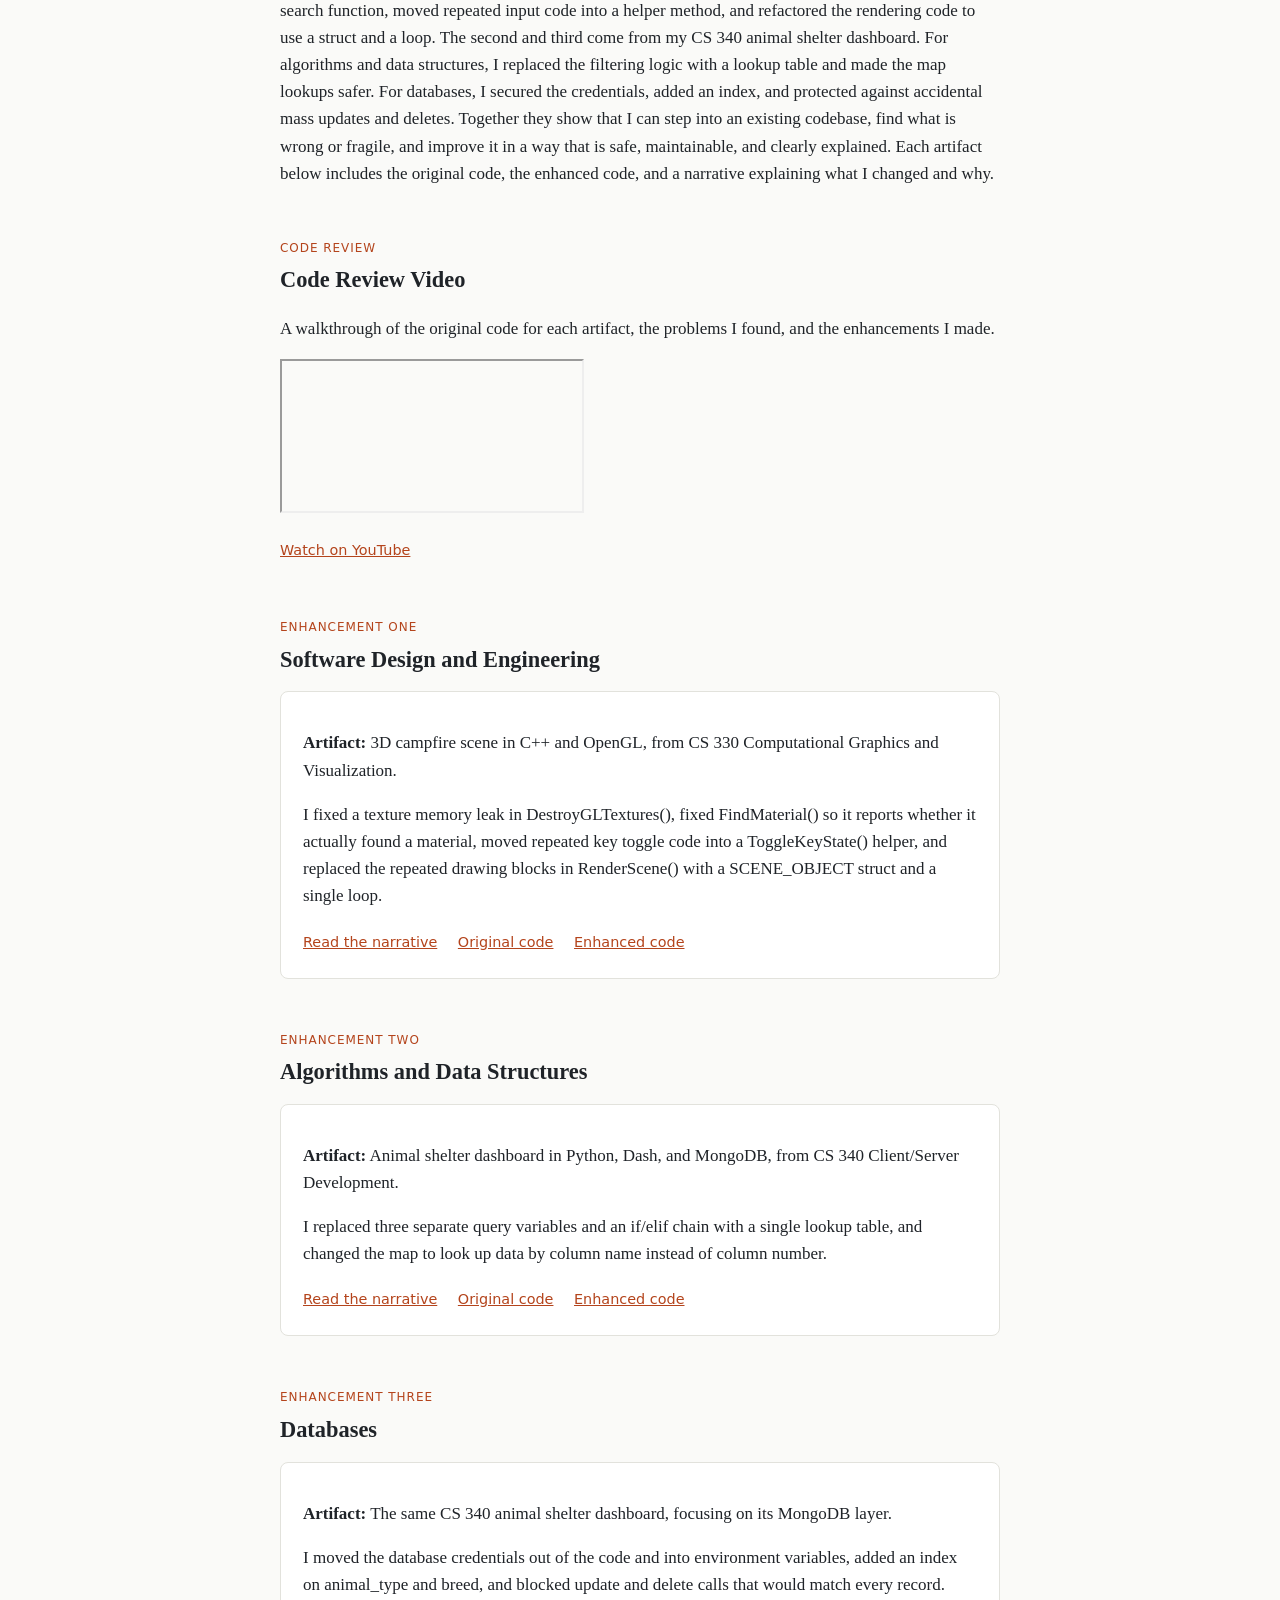
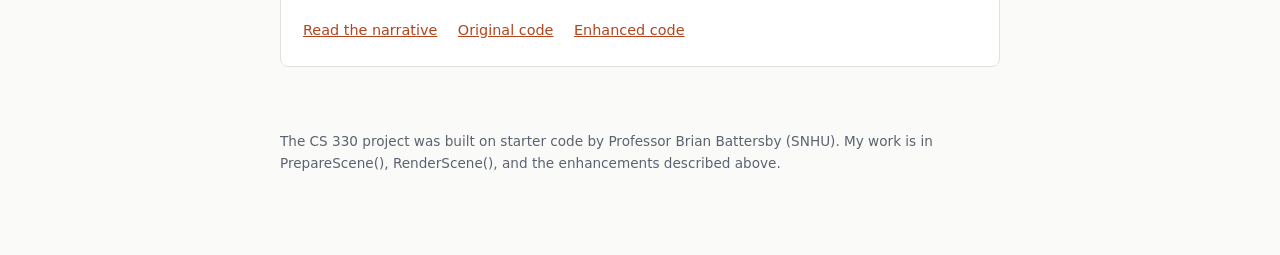
==== commit 0c204324: "Fix GitHub link and enhance code review section Updated GitHub link and added a code review descript" ====
--- a/index.html
+++ b/index.html
@@ -59,7 +59,7 @@
 <header>
   <h1>Joshua Tippitt</h1>
   <p class="sub">Computer Science ePortfolio &middot; Southern New Hampshire University &middot; CS 499 Capstone</p>
-  <p class="contact"><a href="https://www.linkedin.com/in/joshtippitt/" target="_blank" rel="noopener">LinkedIn</a> <a href="https://github.com/NeonDireWolf" target="_blank" rel="noopener">Git Hub</a></p>
+  <p class="contact"><a href="https://www.linkedin.com/in/joshtippitt/" target="_blank" rel="noopener">LinkedIn</a> <a href="https://github.com/NeonDireWolf" target="_blank" rel="noopener">GitHub</a></p>
   <nav>
     <a href="#assessment">Self-Assessment</a>
     <a href="#code-review">Code Review</a>
@@ -84,7 +84,9 @@
 <section id="code-review">
   <p class="label">Code Review</p>
   <h2>Code Review Video</h2>
-  <p class="pending">Coming soon.</p>
+  <p>A walkthrough of the original code for each artifact, the problems I found, and the enhancements I made.</p>
+  <div class="video"><iframe src="https://www.youtube.com/embed/7akahYx0ZeY" title="CS 499 Code Review" allow="accelerometer; clipboard-write; encrypted-media; gyroscope; picture-in-picture" allowfullscreen></iframe></div>
+  <p class="links"><a href="https://youtu.be/7akahYx0ZeY" target="_blank" rel="noopener">Watch on YouTube</a></p>
 </section>
 
 <section id="software-design">
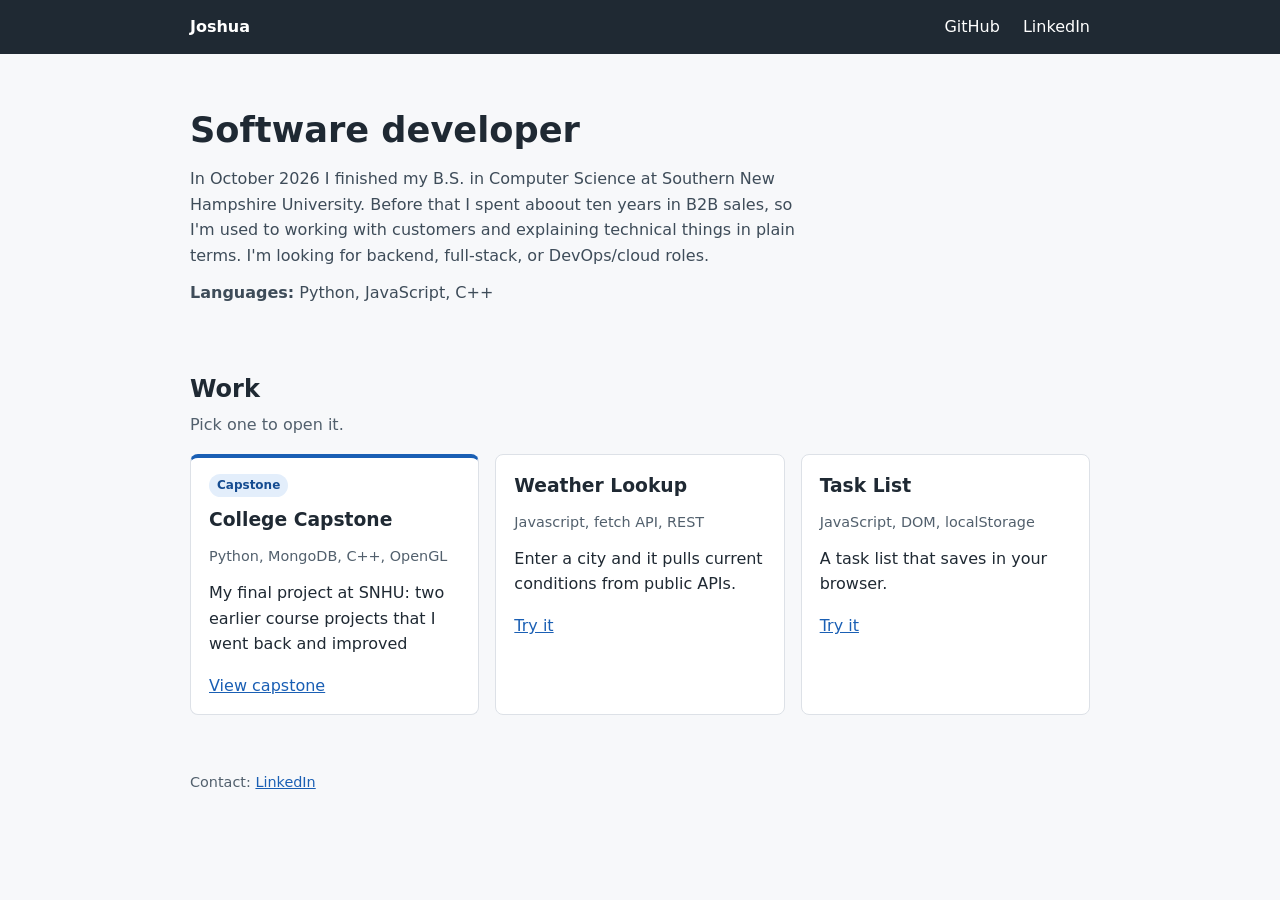
==== commit d36fa7c5: "Restructured site as a portfolio hub" ====
--- a/index.html
+++ b/index.html
@@ -1,140 +1,66 @@
-<!doctype html>
+<!DOCTYPE html>
 <html lang="en">
 <head>
-<meta charset="utf-8">
-<meta name="viewport" content="width=device-width, initial-scale=1">
-<title>Joshua Tippitt | CS 499 ePortfolio</title>
-<style>
-  :root {
-    --bg: #fafaf8;
-    --text: #1f2328;
-    --muted: #5b6370;
-    --line: #e2e2dc;
-    --accent: #b4441c;
-    --card: #ffffff;
-  }
-  @media (prefers-color-scheme: dark) {
-    :root {
-      --bg: #16181c;
-      --text: #e8e8e4;
-      --muted: #9aa0a8;
-      --line: #2c3036;
-      --accent: #f08a5d;
-      --card: #1d2025;
-    }
-  }
-  * { box-sizing: border-box; }
-  body {
-    margin: 0;
-    background: var(--bg);
-    color: var(--text);
-    font: 17px/1.6 Georgia, "Times New Roman", serif;
-  }
-  .wrap { max-width: 760px; margin: 0 auto; padding: 48px 20px 80px; }
-  header { border-bottom: 2px solid var(--accent); padding-bottom: 20px; margin-bottom: 36px; }
-  h1 { font-size: 2.2rem; margin: 0 0 4px; line-height: 1.2; }
-  .sub { color: var(--muted); margin: 0; font-family: system-ui, sans-serif; font-size: 0.95rem; }
-  nav { margin-top: 16px; font-family: system-ui, sans-serif; font-size: 0.9rem; }
-  nav a { margin-right: 16px; }
-  section { margin-top: 52px; }
-  h2 { font-size: 1.4rem; margin: 4px 0 8px; }
-  .label {
-    font-family: system-ui, sans-serif; font-size: 0.75rem; letter-spacing: 0.08em;
-    text-transform: uppercase; color: var(--accent); margin: 0;
-  }
-  a { color: var(--accent); }
-  .card {
-    background: var(--card); border: 1px solid var(--line); border-radius: 8px;
-    padding: 20px 22px; margin-top: 14px;
-  }
-  .links { font-family: system-ui, sans-serif; font-size: 0.9rem; margin-top: 14px; }
-  .links a { display: inline-block; margin: 4px 16px 4px 0; }
-  .pending { color: var(--muted); font-style: italic; }
-  footer { margin-top: 64px; color: var(--muted); font-family: system-ui, sans-serif; font-size: 0.85rem; }
-</style>
+    <meta charset="UTF=8">
+    <meta name="viewport" content="width=device-width, initial-scale=1">
+    <title>Joshua | Portfolio</title>
+    <link rel="stylesheet" href="style.css">
 </head>
 <body>
-<div class="wrap">
+    <header class="topbar">
+        <div class="wrap">
+            <a class="brand" href="index.html">Joshua</a>
+            <nav>
+                <a href="https://github.com/NeonDireWolf">GitHub</a>
+                <a href="https://www.linkedin.com/in/joshtippitt">LinkedIn</a>
+            </nav>
+        </div>
+    </header>
 
-<header>
-  <h1>Joshua Tippitt</h1>
-  <p class="sub">Computer Science ePortfolio &middot; Southern New Hampshire University &middot; CS 499 Capstone</p>
-  <p class="contact"><a href="https://www.linkedin.com/in/joshtippitt/" target="_blank" rel="noopener">LinkedIn</a> <a href="https://github.com/NeonDireWolf" target="_blank" rel="noopener">GitHub</a></p>
-  <nav>
-    <a href="#assessment">Self-Assessment</a>
-    <a href="#code-review">Code Review</a>
-    <a href="#software-design">Software Design</a>
-    <a href="#algorithms">Algorithms</a>
-    <a href="#databases">Databases</a>
-  </nav>
-</header>
+    <main class="wrap">
+        <section class="hero">
+            <h1>Software developer</h1>
+            <p>In October 2026 I finished my B.S. in Computer Science at Southern New Hampshire University. Before that I spent aboout ten years in B2B sales, so I'm used to working with customers and explaining technical things in plain terms. I'm looking for backend, full-stack, or DevOps/cloud roles.</p>
+            <p><strong>Languages:</strong> Python, JavaScript, C++</p>
+        </section>
 
-<section id="assessment">
-  <p class="label">Introduction</p>
-  <h2>Professional Self-Assessment</h2>
-  <p>I came into the Computer Science program at Southern New Hampshire University after about ten years in B2B sales and a marketing degree from Arkansas State. I knew how to talk to customers, figure out what they actually needed, and explain a product in plain terms, but I did not know how to build one. This program changed that. Over the last several terms I have built a full stack web app, an Android app, a 3D graphics scene, a database-driven dashboard, and machine learning models. Putting together this ePortfolio in my capstone pulled all of that work into one place and made me look at my own code the way an employer or a teammate would. It also made my goals clearer. I want to work in backend, full-stack, or cloud and DevOps roles, and this portfolio is built to show the skills those jobs ask for.</p>
-  <p>Collaborating in a team environment is where my sales background helps the most. I have spent years working with account teams, managers, and clients who all wanted different things, and I learned how to keep everyone moving toward the same goal. In this program I carried that into how I work with code. I use Git and GitHub for version control, I write comments and documentation so someone else can follow my work, and in my capstone I did a full code review of my own artifacts, including code written by my instructor, before changing anything. Reviewing existing code carefully and explaining what I changed and why is a big part of working on a real development team.</p>
-  <p>Communicating with stakeholders is a skill I brought with me, and the program gave me technical things to communicate. In CS 465 I wrote a Software Design Document for a full stack travel app. In CS 370 I wrote a white paper on data privacy law and neural network personalization. In my capstone I recorded a code review video and wrote a narrative for each enhancement, explaining technical decisions to a reader who had not seen the code. I am comfortable translating between the technical side and the business side, which is something a lot of teams need.</p>
-  <p>For data structures and algorithms, my clearest example is my CS 340 animal shelter dashboard. The original code picked a rescue filter with a chain of if and elif statements and looked up map data by column number. I replaced the chain with a dictionary lookup table, which takes constant time and makes adding a new filter a one-line change, and switched the map to look up data by column name so it would not break if the data changed. In my CS 330 project I replaced about 250 lines of repeated drawing code with a struct and a single loop. Both changes taught me that choosing the right data structure is as much about making code easy to change as it is about speed.</p>
-  <p>In software engineering and databases, I have worked across the full stack. I built a MEAN stack app in CS 465, an Android app with a SQLite database in CS 360, and a Python dashboard backed by MongoDB in CS 340. For my capstone database enhancement, I added an index on the fields the dashboard searches most and added safeguards to the update and delete methods. In my software design enhancement, I found and fixed two real bugs in my CS 330 graphics project: a texture cleanup function that leaked GPU memory, and a search function that always reported success even when it found nothing.</p>
-  <p>Security is the area where this program changed my thinking the most. My original CS 340 dashboard had the database username and password typed right into the code, and the repository was public. In my capstone I moved those credentials into environment variables and blocked update and delete calls that would match every record in the database. I also learned that removing a password from the code does not remove it from the project&#x27;s Git history, so the real fix in a production setting is to change the password. I now look at code by asking how it could be misused or break, not just whether it works.</p>
-  <p>The three artifacts in this ePortfolio show those skills working together. The first is my CS 330 OpenGL campfire scene, enhanced for software design and engineering. I fixed a memory leak and a broken search function, moved repeated input code into a helper method, and refactored the rendering code to use a struct and a loop. The second and third come from my CS 340 animal shelter dashboard. For algorithms and data structures, I replaced the filtering logic with a lookup table and made the map lookups safer. For databases, I secured the credentials, added an index, and protected against accidental mass updates and deletes. Together they show that I can step into an existing codebase, find what is wrong or fragile, and improve it in a way that is safe, maintainable, and clearly explained. Each artifact below includes the original code, the enhanced code, and a narrative explaining what I changed and why.</p>
-</section>
+        <section>
+            <h2>Work</h2>
+            <p class="section-note">Pick one to open it.</p>
+            <div class="grid">
+                <div class="card featured">
+                    <span class="badge">Capstone</span>
+                    <h3>College Capstone</h3>
+                    <p class="tags">Python, MongoDB, C++, OpenGL</p>
+                    <p>My final project at SNHU: two earlier course projects that I went back and improved</p>
+                    <div class="links">
+                        <a href="capstone.html">View capstone</a>
+                    </div>
+                </div>
 
-<section id="code-review">
-  <p class="label">Code Review</p>
-  <h2>Code Review Video</h2>
-  <p>A walkthrough of the original code for each artifact, the problems I found, and the enhancements I made.</p>
-  <div class="video"><iframe src="https://www.youtube.com/embed/7akahYx0ZeY" title="CS 499 Code Review" allow="accelerometer; clipboard-write; encrypted-media; gyroscope; picture-in-picture" allowfullscreen></iframe></div>
-  <p class="links"><a href="https://youtu.be/7akahYx0ZeY" target="_blank" rel="noopener">Watch on YouTube</a></p>
-</section>
+                <div class="card">
+                    <h3>Weather Lookup</h3>
+                    <p class="tags">Javascript, fetch API, REST</p>
+                    <p>Enter a city and it pulls current conditions from public APIs.</p>
+                    <div class="links">
+                        <a href="weather.html">Try it</a>
+                    </div>
+                </div>
 
-<section id="software-design">
-  <p class="label">Enhancement One</p>
-  <h2>Software Design and Engineering</h2>
-  <div class="card">
-    <p><strong>Artifact:</strong> 3D campfire scene in C++ and OpenGL, from CS 330 Computational Graphics and Visualization.</p>
-    <p>I fixed a texture memory leak in DestroyGLTextures(), fixed FindMaterial() so it reports whether it actually found a material, moved repeated key toggle code into a ToggleKeyState() helper, and replaced the repeated drawing blocks in RenderScene() with a SCENE_OBJECT struct and a single loop.</p>
-    <div class="links">
-      <a href="narratives/Narrative_1_Software_Design_and_Engineering.pdf">Read the narrative</a>
-      <a href="https://github.com/NeonDireWolf/NeonDireWolf.github.io/tree/main/CS330/original">Original code</a>
-      <a href="https://github.com/NeonDireWolf/NeonDireWolf.github.io/tree/main/CS330/enhanced">Enhanced code</a>
-    </div>
-  </div>
-</section>
+                <div class="card">
+                    <h3>Task List</h3>
+                    <p class="tags">JavaScript, DOM, localStorage</p>
+                    <p>A task list that saves in your browser.</p>
+                    <div class="links">
+                        <a href="tasks.html">Try it</a>
+                    </div>
+                </div>
+            </div>
+        </section>
 
-<section id="algorithms">
-  <p class="label">Enhancement Two</p>
-  <h2>Algorithms and Data Structures</h2>
-  <div class="card">
-    <p><strong>Artifact:</strong> Animal shelter dashboard in Python, Dash, and MongoDB, from CS 340 Client/Server Development.</p>
-    <p>I replaced three separate query variables and an if/elif chain with a single lookup table, and changed the map to look up data by column name instead of column number.</p>
-    <div class="links">
-      <a href="narratives/Narrative_2_Algorithms_and_Data_Structures.pdf">Read the narrative</a>
-      <a href="https://github.com/NeonDireWolf/NeonDireWolf.github.io/tree/main/CS340/original">Original code</a>
-      <a href="https://github.com/NeonDireWolf/NeonDireWolf.github.io/tree/main/CS340/enhanced">Enhanced code</a>
-    </div>
-  </div>
-</section>
-
-<section id="databases">
-  <p class="label">Enhancement Three</p>
-  <h2>Databases</h2>
-  <div class="card">
-    <p><strong>Artifact:</strong> The same CS 340 animal shelter dashboard, focusing on its MongoDB layer.</p>
-    <p>I moved the database credentials out of the code and into environment variables, added an index on animal_type and breed, and blocked update and delete calls that would match every record.</p>
-    <div class="links">
-      <a href="narratives/Narrative_3_Databases.pdf">Read the narrative</a>
-      <a href="https://github.com/NeonDireWolf/NeonDireWolf.github.io/tree/main/CS340/original">Original code</a>
-      <a href="https://github.com/NeonDireWolf/NeonDireWolf.github.io/tree/main/CS340/enhanced">Enhanced code</a>
-    </div>
-  </div>
-</section>
-
-<footer>
-  The CS 330 project was built on starter code by Professor Brian Battersby (SNHU). My work is in PrepareScene(), RenderScene(), and the enhancements described above.
-</footer>
-
-</div>
+        <footer>
+            <p>Contact: <a href="https://www.linkedin.com/in/joshtippitt">LinkedIn</a></p>
+        </footer>
+    </main>
 </body>
-</html>
+</html>
--- a/style.css
+++ b/style.css
@@ -0,0 +1,107 @@
+* {box-sizing: bordor-box;}
+
+body {
+    font-family: system-ui, -apple-system, "Segoe UI", Roboto, sans-serif;
+    line-height: 1.6;
+    color: #1f2933;
+    background: #f7f8fa;
+    margin: 0;
+}
+
+.wrap {
+    max-width: 900px;
+    margin: 0 auto;
+    padding: 0 20px 64px;
+}
+
+.topbar {
+    background: #1f2933;
+    color: #fff;
+}
+
+.topbar .wrap {
+    display: flex;
+    justify-content: space-between;
+    align-items: center;
+    padding: 14px 20px;
+}
+
+.topbar a {color: #fff; text-decoration: none; margin-left: 18px;}
+.topbar a:hover {text-decoration: underline;}
+.topbar .brand {font-weight: 700; margin-left: 0;}
+
+.hero {padding: 48px 0 8px;}
+.hero h1 {margin: 0 0 8px; font-size: 2.2rem;}
+.hero p {max-width: 620px; color: #3e4c59; margin: 0 0 12px;}
+
+h1 {margin: 0 0 4px; font-size: 2rem;}
+h2 {margin: 44px 0 4px;}
+h3 {margin: 0 0 4px;}
+.section-note {color: #52606d; margin: 0 0 16px;}
+
+a {color: #1a5fb4;}
+.tagline {color: #52606d; margin-top: 0;}
+
+.grid {
+    display: grid;
+    grid-template-columns: repeat(auto-fit, minmax(260px, 1fr));
+    gap: 16px;
+}
+
+.card {
+    background: #fff;
+    border: 1px solid #dde1e7;
+    border-radius: 8px;
+    padding: 16px 18px;
+    display: flex;
+    flex-direction: column;
+}
+
+.card p {margin: 6px 0;}
+.card .links {margin-top: atuo; padding-top: 10px;}
+.card .links a {margin-right: 14px;}
+
+.featured {border-top: 4px solid #1a5fb4;}
+
+.badge {
+    align-self: flex-start;
+    font-size: 0.75rem;
+    font-weight: 600;
+    background: #e3eefb;
+    color: #154c91;
+    padding: 2px 8px;
+    border-radius: 999px;
+    margin-bottom: 8px;
+}
+
+.tags {color: #52606d; font-size: 0.9rem; margin: 2px 0 6px;}
+
+.demo {max-width: 760px; margin: 0 auto; padding: 32px 20px 64px;}
+.demo .card {margin: 14px 0;}
+
+button {
+    font: inherit;
+    padding: 8px 14px;
+    border: 0;
+    border-radius: 6px;
+    background: #1a5fb4;
+    color: #fff;
+    cursor: pointer;
+}
+button:hover {background: #154c91;}
+
+input[type="text"] {
+    font: inherit;
+    padding: 8px 10px;
+    border: 1px solid #bcc3cd;
+    border-radius: 6px;
+    width: 100%;
+    max-width: 320px;
+}
+
+ul.list {list-style: none; padding: 0;}
+ul.list li {display: flex; gap: 10px; align-items: center; padding: 6px 0;}
+ul.list li.done span {text-decoration: line-through; color: #8a94a0;}
+ul.list li span {flex: 1;}
+
+footer {margin-top: 56px; color: #52606d; font-size: 0.9rem;}
